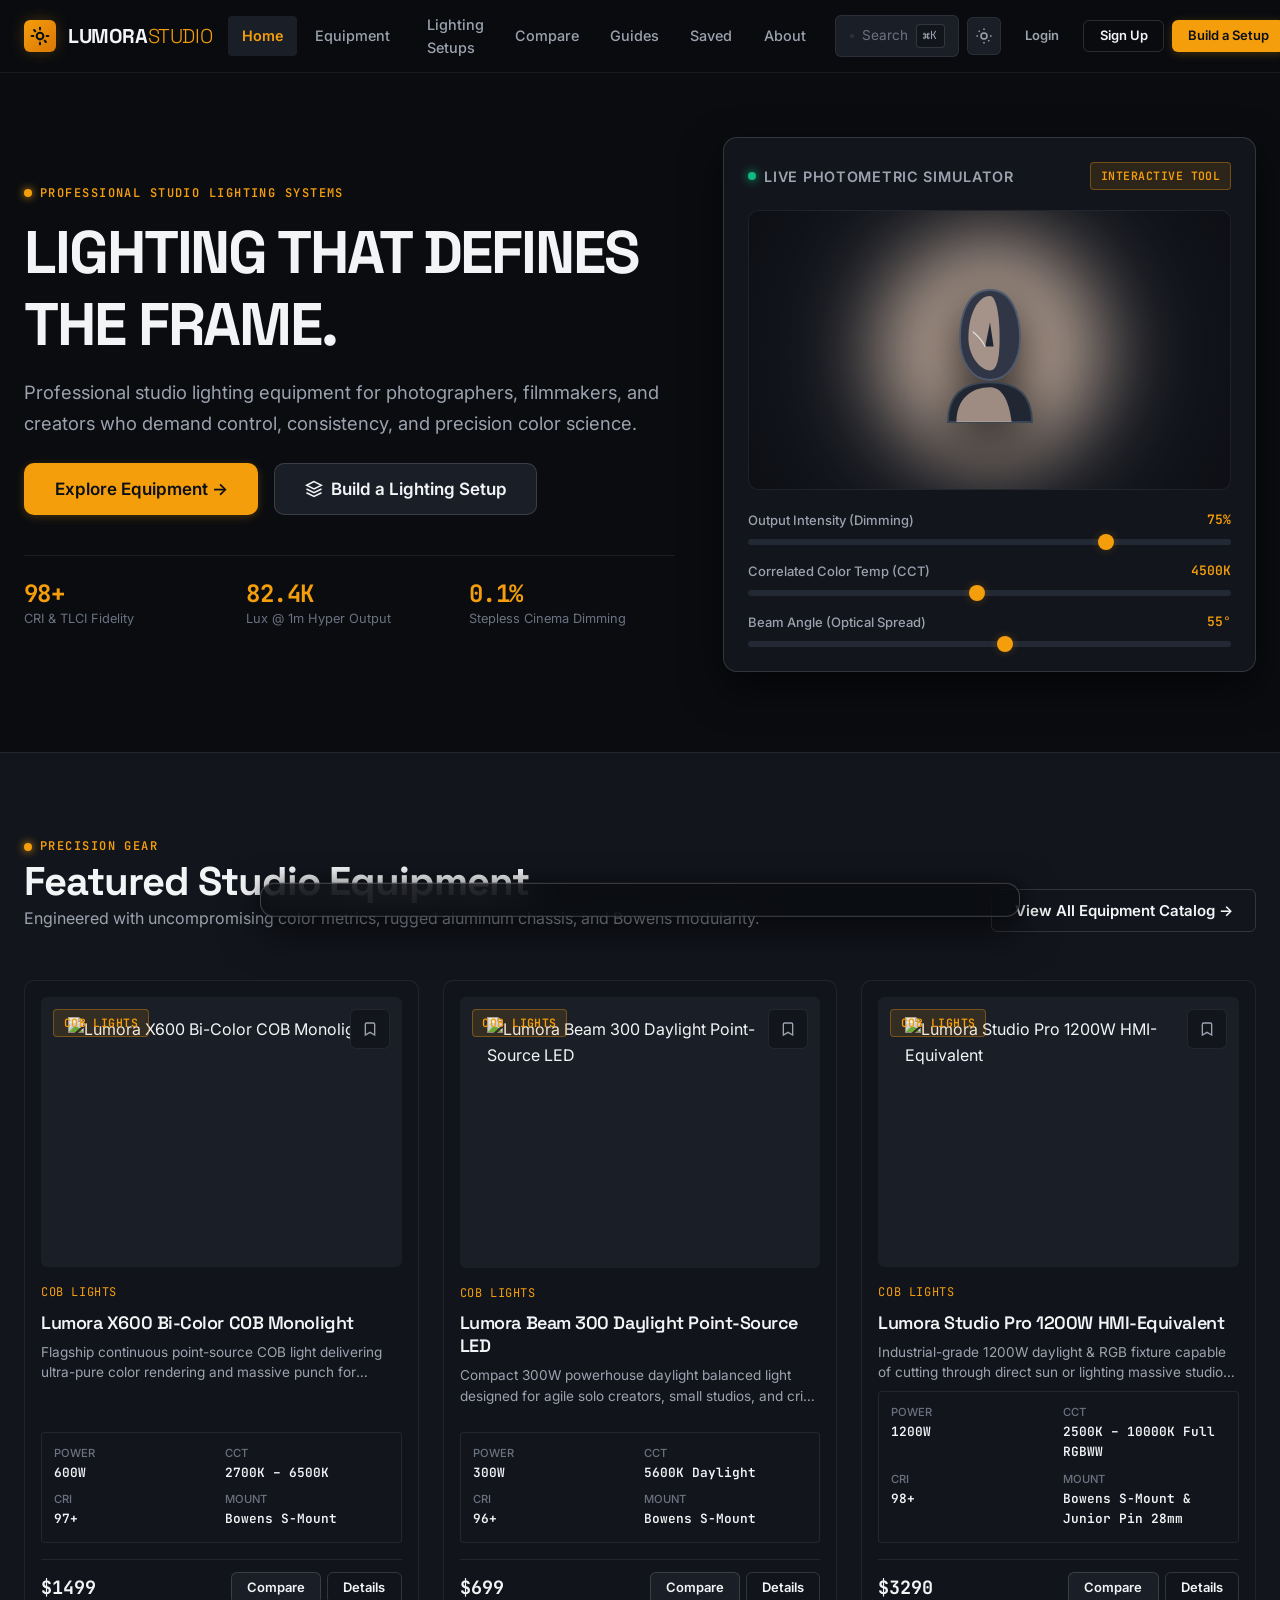
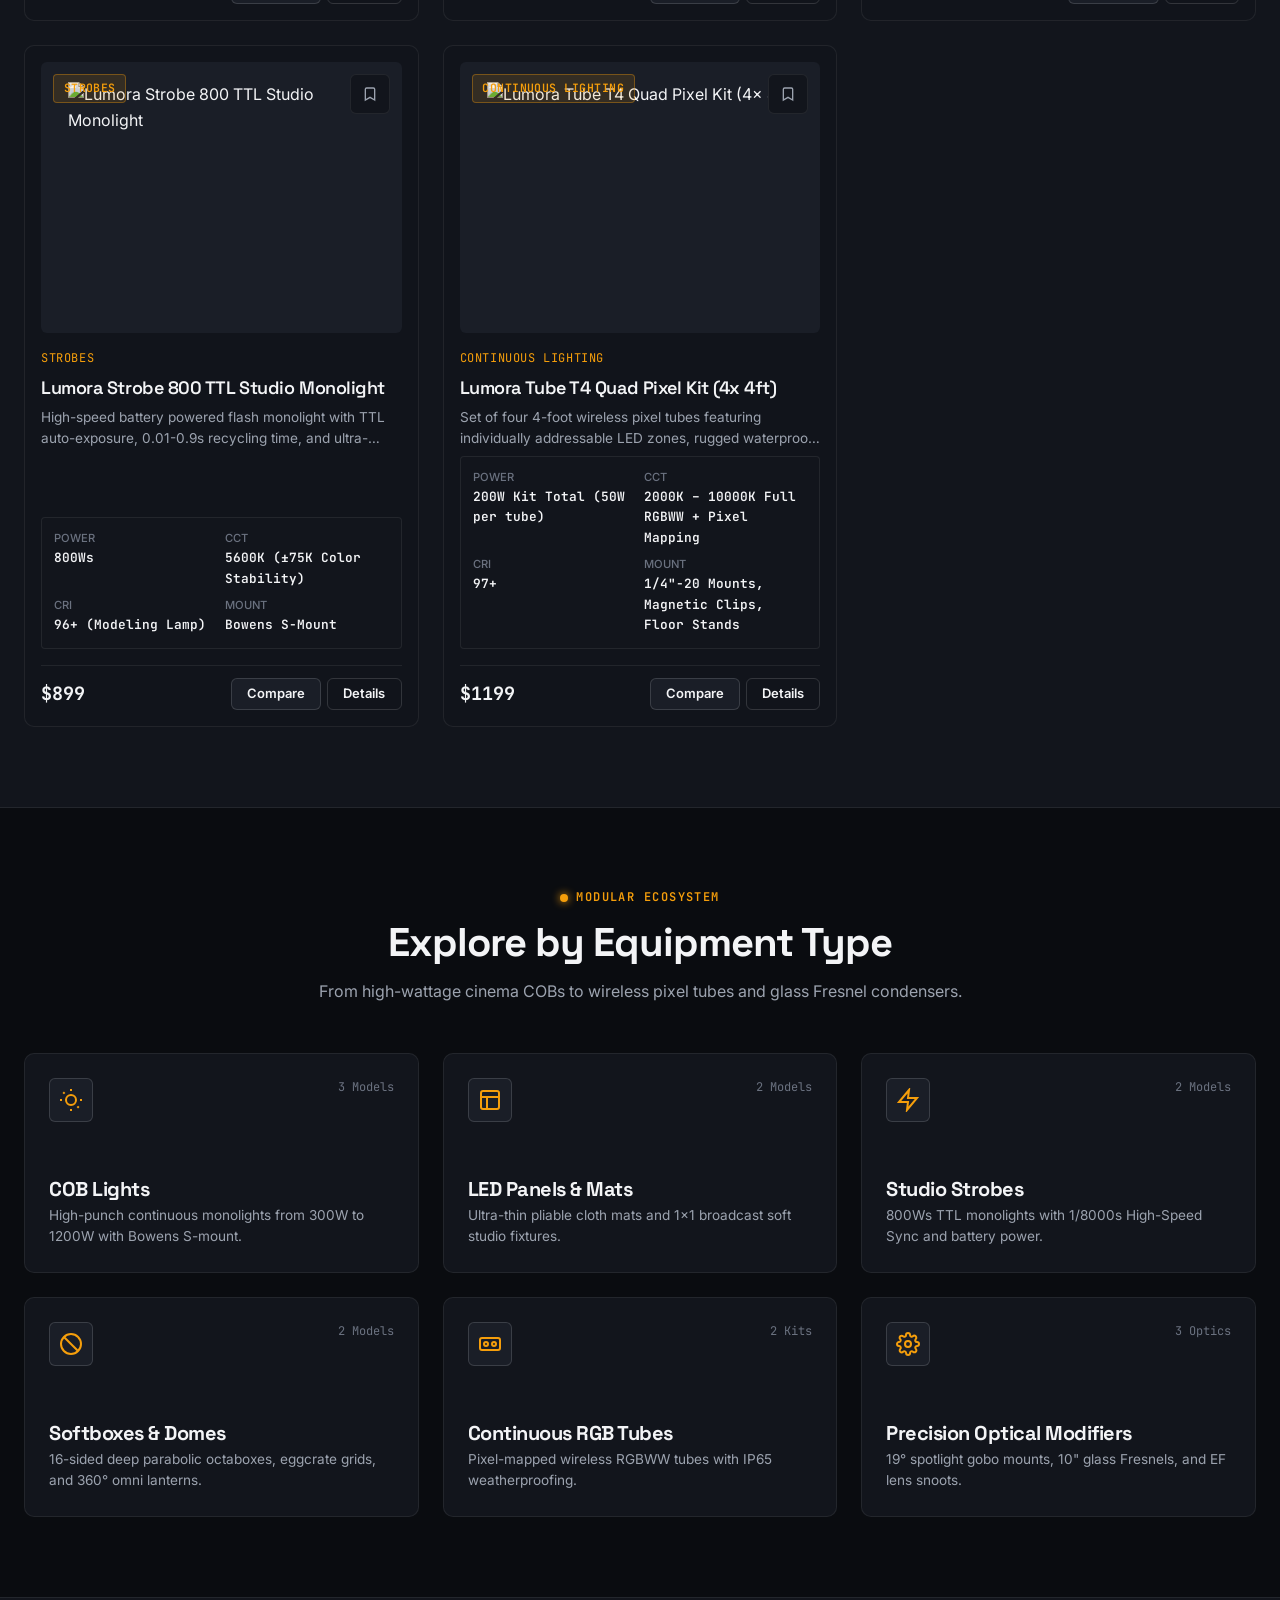
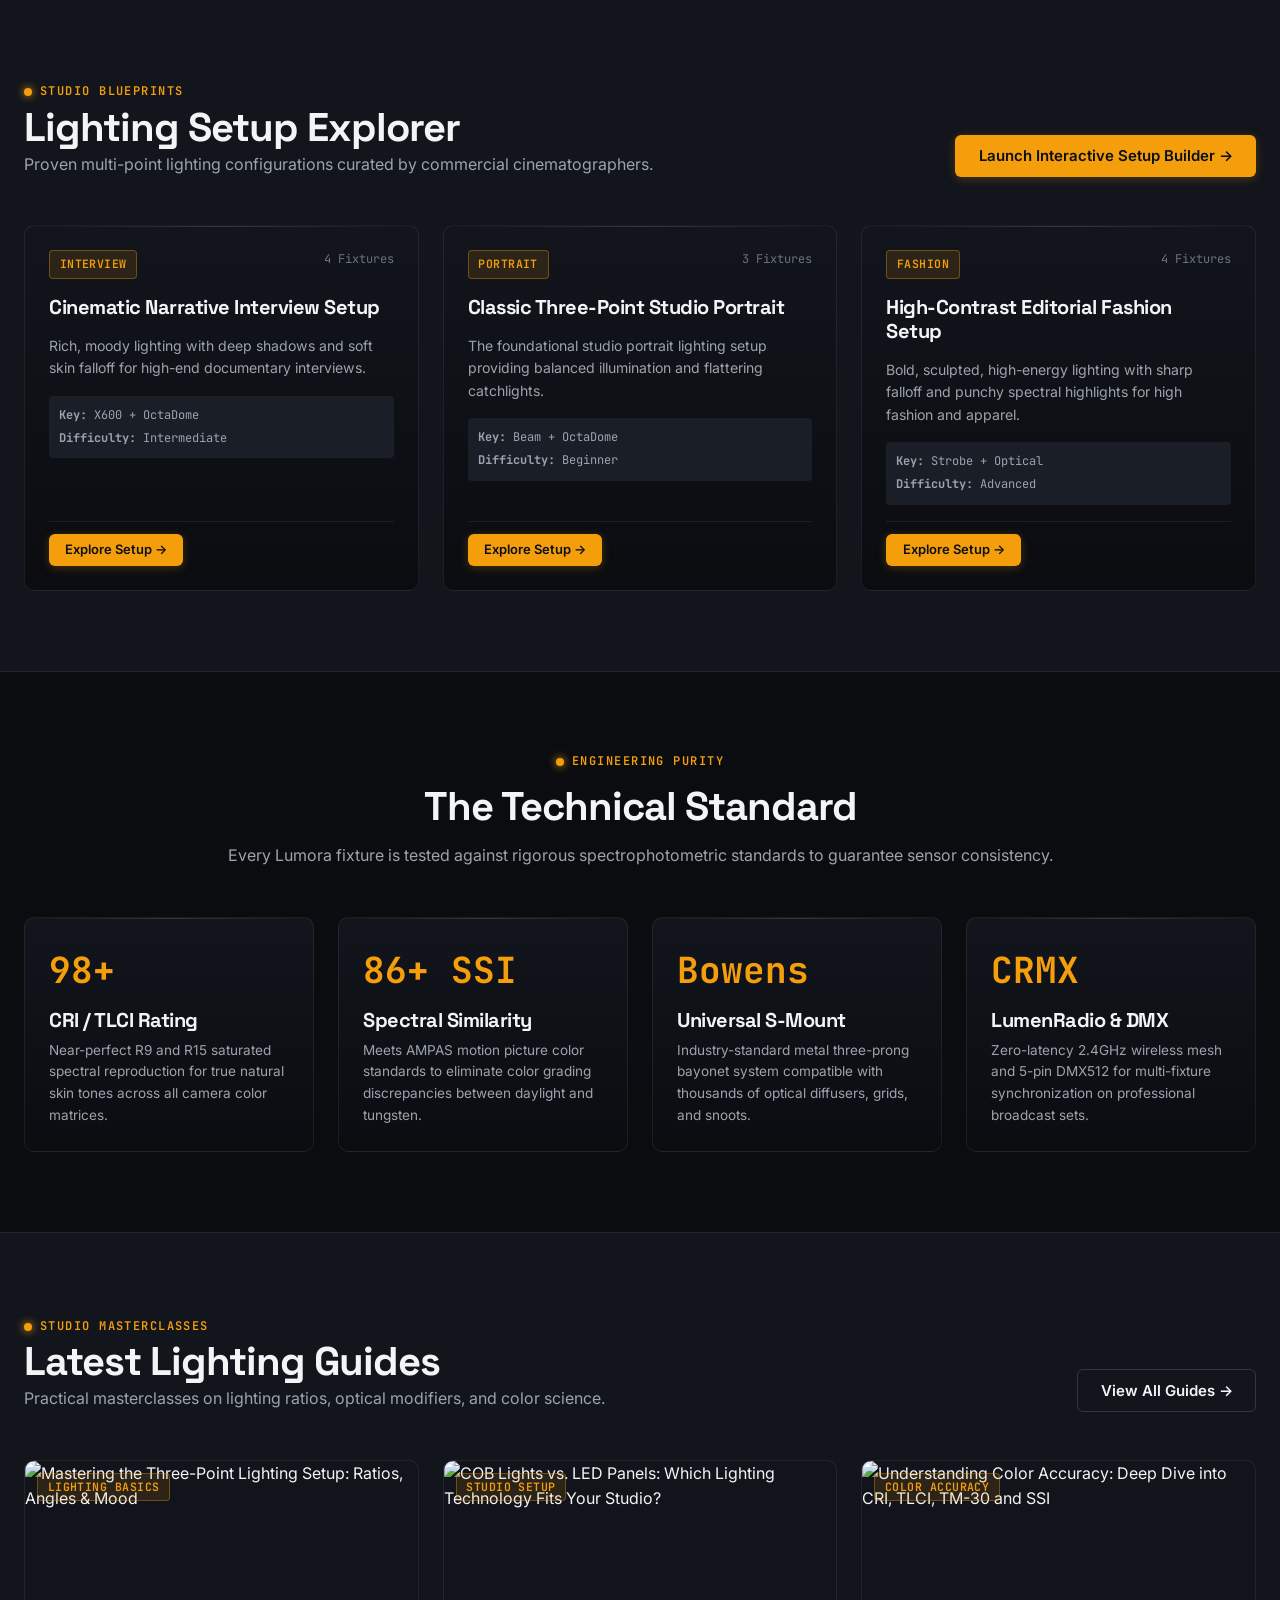
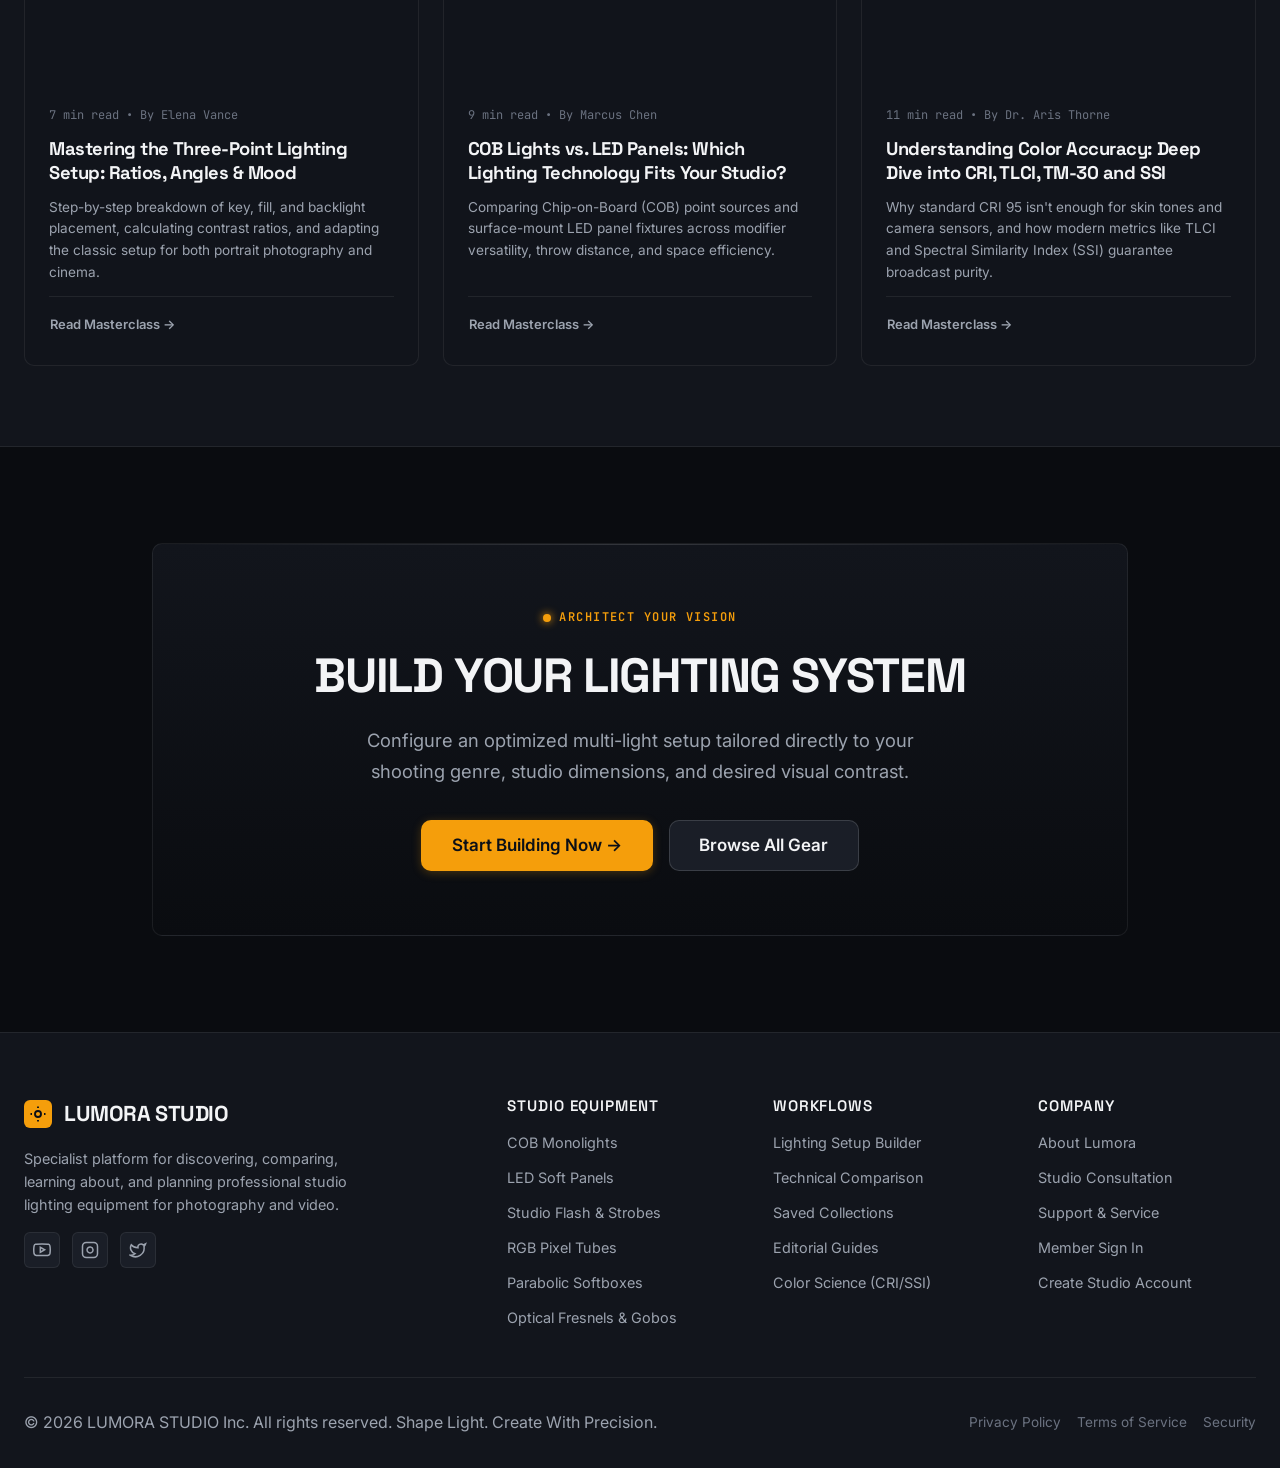
==== index.html @ 84331692 "Your commit message" ====
<!DOCTYPE html>
<html lang="en" data-theme="dark">
<head>
  <meta charset="UTF-8">
  <meta name="viewport" content="width=device-width, initial-scale=1.0">
  <title>LUMORA STUDIO — Professional Studio Lighting Equipment & Systems</title>
  <meta name="description" content="Shape Light. Create With Precision. Discover, compare, and build professional studio lighting systems for photographers, filmmakers, and commercial studios.">
  
  <!-- Open Graph / Meta -->
  <meta property="og:title" content="LUMORA STUDIO — Professional Studio Lighting Equipment">
  <meta property="og:description" content="Discover, compare, and build professional studio lighting systems with precision color science and Bowens modularity.">
  <meta property="og:type" content="website">
  
  <!-- Styles -->
  <link rel="stylesheet" href="assets/css/style.css">
  <link rel="stylesheet" href="assets/css/components.css">
  <link rel="stylesheet" href="assets/css/responsive.css">
  
  <!-- Theme Init -->
  <script src="assets/js/theme.js"></script>
</head>
<body>

  <!-- ==========================================================================
       MANDATORY NAVBAR
       ========================================================================== -->
  <header class="site-header" id="site-header">
    <div class="container navbar-container">
      
      <!-- Brand Logo -->
      <a href="index.html" class="brand-logo" aria-label="LUMORA STUDIO Home">
        <span class="brand-icon">
          <svg width="20" height="20" viewBox="0 0 24 24" fill="none" stroke="currentColor" stroke-width="2.5" stroke-linecap="round" stroke-linejoin="round">
            <circle cx="12" cy="12" r="4"/>
            <path d="M12 2v2"/>
            <path d="M12 20v2"/>
            <path d="m4.93 4.93 1.41 1.41"/>
            <path d="m17.66 17.66 1.41 1.41"/>
            <path d="M2 12h2"/>
            <path d="M20 12h2"/>
          </svg>
        </span>
        <span>LUMORA<span style="color: var(--accent); font-weight: 300;">STUDIO</span></span>
      </a>

      <!-- Desktop Nav Menu -->
      <nav class="nav-menu" aria-label="Main Navigation">
        <div class="nav-item">
          <a href="index.html" class="nav-link active">Home</a>
        </div>

        <!-- Equipment Dropdown Megamenu -->
        <div class="nav-item">
          <a href="equipment.html" class="nav-link" id="nav-equipment-trigger" aria-haspopup="true">
            Equipment
            <svg class="caret" width="12" height="12" viewBox="0 0 24 24" fill="none" stroke="currentColor" stroke-width="2"><path d="m6 9 6 6 6-6"/></svg>
          </a>
          <div class="dropdown-menu" aria-label="Equipment Submenu">
            <div class="megamenu-grid">
              <a href="equipment.html?category=cob" class="dropdown-item">
                <div class="dropdown-item-icon">
                  <svg width="18" height="18" viewBox="0 0 24 24" fill="none" stroke="currentColor" stroke-width="2"><circle cx="12" cy="12" r="5"/><line x1="12" y1="1" x2="12" y2="3"/><line x1="12" y1="21" x2="12" y2="23"/><line x1="4.22" y1="4.22" x2="5.64" y2="5.64"/><line x1="18.36" y1="18.36" x2="19.78" y2="19.78"/><line x1="1" y1="12" x2="3" y2="12"/><line x1="21" y1="12" x2="23" y2="12"/></svg>
                </div>
                <div class="dropdown-item-content">
                  <h4>COB Lights</h4>
                  <p>Point-source continuous LED monolights 300W–1200W</p>
                </div>
              </a>
              <a href="equipment.html?category=led" class="dropdown-item">
                <div class="dropdown-item-icon">
                  <svg width="18" height="18" viewBox="0 0 24 24" fill="none" stroke="currentColor" stroke-width="2"><rect x="3" y="3" width="18" height="18" rx="2"/><line x1="3" y1="9" x2="21" y2="9"/><line x1="9" y1="21" x2="9" y2="9"/></svg>
                </div>
                <div class="dropdown-item-content">
                  <h4>LED Panels & Mats</h4>
                  <p>Flexible cloth mats and 1x1 broadcast soft panels</p>
                </div>
              </a>
              <a href="equipment.html?category=strobe" class="dropdown-item">
                <div class="dropdown-item-icon">
                  <svg width="18" height="18" viewBox="0 0 24 24" fill="none" stroke="currentColor" stroke-width="2"><polygon points="13 2 3 14 12 14 11 22 21 10 12 10 13 2"/></svg>
                </div>
                <div class="dropdown-item-content">
                  <h4>Strobes & Flash Heads</h4>
                  <p>High-speed sync 1/8000s TTL studio monolights</p>
                </div>
              </a>
              <a href="equipment.html?category=continuous" class="dropdown-item">
                <div class="dropdown-item-icon">
                  <svg width="18" height="18" viewBox="0 0 24 24" fill="none" stroke="currentColor" stroke-width="2"><rect x="2" y="6" width="20" height="12" rx="2"/><circle cx="8" cy="12" r="2"/><circle cx="16" cy="12" r="2"/></svg>
                </div>
                <div class="dropdown-item-content">
                  <h4>Continuous RGB Tubes</h4>
                  <p>Pixel-mapped wireless RGBWW cinema tubes</p>
                </div>
              </a>
              <a href="equipment.html?category=softboxes" class="dropdown-item">
                <div class="dropdown-item-icon">
                  <svg width="18" height="18" viewBox="0 0 24 24" fill="none" stroke="currentColor" stroke-width="2"><circle cx="12" cy="12" r="10"/><path d="m4.93 4.93 14.14 14.14"/></svg>
                </div>
                <div class="dropdown-item-content">
                  <h4>Softboxes & Lanterns</h4>
                  <p>Quick-setup 16-sided deep octas and spherical globes</p>
                </div>
              </a>
              <a href="equipment.html?category=modifier" class="dropdown-item">
                <div class="dropdown-item-icon">
                  <svg width="18" height="18" viewBox="0 0 24 24" fill="none" stroke="currentColor" stroke-width="2"><circle cx="12" cy="12" r="3"/><path d="M19.4 15a1.65 1.65 0 0 0 .33 1.82l.06.06a2 2 0 0 1 0 2.83 2 2 0 0 1-2.83 0l-.06-.06a1.65 1.65 0 0 0-1.82-.33 1.65 1.65 0 0 0-1 1.51V21a2 2 0 0 1-2 2 2 2 0 0 1-2-2v-.09A1.65 1.65 0 0 0 9 19.4a1.65 1.65 0 0 0-1.82.33l-.06.06a2 2 0 0 1-2.83 0 2 2 0 0 1 0-2.83l.06-.06a1.65 1.65 0 0 0 .33-1.82 1.65 1.65 0 0 0-1.51-1H3a2 2 0 0 1-2-2 2 2 0 0 1 2-2h.09A1.65 1.65 0 0 0 4.6 9a1.65 1.65 0 0 0-.33-1.82l-.06-.06a2 2 0 0 1 0-2.83 2 2 0 0 1 2.83 0l.06.06a1.65 1.65 0 0 0 1.82.33H9a1.65 1.65 0 0 0 1-1.51V3a2 2 0 0 1 2-2 2 2 0 0 1 2 2v.09a1.65 1.65 0 0 0 1 1.51 1.65 1.65 0 0 0 1.82-.33l.06-.06a2 2 0 0 1 2.83 0 2 2 0 0 1 0 2.83l-.06.06a1.65 1.65 0 0 0-.33 1.82V9a1.65 1.65 0 0 0 1.51 1H21a2 2 0 0 1 2 2 2 2 0 0 1-2 2h-.09a1.65 1.65 0 0 0-1.51 1z"/></svg>
                </div>
                <div class="dropdown-item-content">
                  <h4>Light Modifiers & Fresnels</h4>
                  <p>Optical spotlight mounts, 10" glass Fresnels, gobos</p>
                </div>
              </a>
            </div>
            <div class="dropdown-footer">
              <span style="font-size: 0.8rem; color: var(--text-muted);">Bowens S-Mount Standard Ecosystem</span>
              <a href="equipment.html" style="font-size: 0.85rem; font-weight: 600; color: var(--accent); display: flex; align-items: center; gap: 4px;">
                View All Equipment →
              </a>
            </div>
          </div>
        </div>

        <div class="nav-item">
          <a href="setup-builder.html" class="nav-link">Lighting Setups</a>
        </div>
        <div class="nav-item">
          <a href="compare.html" class="nav-link">
            Compare
            <span class="nav-badge-count compare-count-badge" style="display: none;">0</span>
          </a>
        </div>
        <div class="nav-item">
          <a href="guides.html" class="nav-link">Guides</a>
        </div>
        <div class="nav-item">
          <a href="saved.html" class="nav-link">
            Saved
            <span class="nav-badge-count saved-count-badge" style="display: none;">0</span>
          </a>
        </div>
        <div class="nav-item">
          <a href="about.html" class="nav-link">About</a>
        </div>
      </nav>

      <!-- Right Navbar Actions -->
      <div class="navbar-actions">
        
        <!-- Search Trigger -->
        <button type="button" class="search-trigger-btn" aria-label="Search studio equipment">
          <svg width="16" height="16" viewBox="0 0 24 24" fill="none" stroke="currentColor" stroke-width="2"><circle cx="11" cy="11" r="8"/><line x1="21" y1="21" x2="16.65" y2="16.65"/></svg>
          <span>Search</span>
          <kbd class="search-kbd">⌘K</kbd>
        </button>

        <!-- Theme Switcher -->
        <button type="button" class="theme-toggle-btn" aria-label="Toggle light/dark theme">
          <svg width="18" height="18" viewBox="0 0 24 24" fill="none" stroke="currentColor" stroke-width="2"><circle cx="12" cy="12" r="4"/><path d="M12 2v2"/><path d="M12 20v2"/><path d="m4.93 4.93 1.41 1.41"/><path d="m17.66 17.66 1.41 1.41"/><path d="M2 12h2"/><path d="M20 12h2"/></svg>
        </button>

        <!-- Auth State Container -->
        <div class="user-nav-auth">
          <a href="login.html" class="btn btn-ghost btn-sm">Login</a>
          <a href="signup.html" class="btn btn-outline btn-sm">Sign Up</a>
        </div>

        <!-- Primary CTA -->
        <a href="setup-builder.html" class="btn btn-primary btn-sm" style="display: inline-flex;">
          Build a Setup
        </a>

        <!-- Mobile Hamburger Toggle -->
        <button type="button" class="mobile-nav-toggle" aria-label="Open mobile navigation menu">
          <svg width="22" height="22" viewBox="0 0 24 24" fill="none" stroke="currentColor" stroke-width="2"><line x1="3" y1="12" x2="21" y2="12"/><line x1="3" y1="6" x2="21" y2="6"/><line x1="3" y1="18" x2="21" y2="18"/></svg>
        </button>
      </div>
    </div>
  </header>

  <!-- Mobile Off-Canvas Drawer -->
  <div class="mobile-drawer-overlay" id="mobile-drawer-overlay"></div>
  <aside class="mobile-drawer" id="mobile-nav-drawer" aria-label="Mobile Navigation">
    <div class="mobile-drawer-header">
      <div class="brand-logo">
        <span class="brand-icon">
          <svg width="18" height="18" viewBox="0 0 24 24" fill="none" stroke="currentColor" stroke-width="2.5"><circle cx="12" cy="12" r="4"/><path d="M12 2v2"/><path d="M12 20v2"/><path d="M2 12h2"/><path d="M20 12h2"/></svg>
        </span>
        <span>LUMORA STUDIO</span>
      </div>
      <button type="button" class="btn-icon" id="mobile-drawer-close" aria-label="Close menu">✕</button>
    </div>

    <div class="mobile-drawer-links">
      <a href="index.html" class="mobile-nav-link active">Home</a>
      
      <!-- Mobile Accordion for Equipment -->
      <div>
        <a href="equipment.html" class="mobile-nav-link" id="mobile-equipment-accordion-btn">
          <span>Equipment</span>
          <svg class="caret" width="14" height="14" viewBox="0 0 24 24" fill="none" stroke="currentColor" stroke-width="2"><path d="m6 9 6 6 6-6"/></svg>
        </a>
        <div class="mobile-accordion-content" id="mobile-equipment-accordion">
          <a href="equipment.html?category=cob" class="mobile-accordion-link">LED & COB Lights</a>
          <a href="equipment.html?category=strobe" class="mobile-accordion-link">Strobes & Monolights</a>
          <a href="equipment.html?category=softboxes" class="mobile-accordion-link">Softboxes & Modifiers</a>
          <a href="equipment.html?category=continuous" class="mobile-accordion-link">RGB Continuous Tubes</a>
          <a href="equipment.html" class="mobile-accordion-link" style="color: var(--accent); font-weight: 600;">All Equipment →</a>
        </div>
      </div>

      <a href="setup-builder.html" class="mobile-nav-link">Lighting Setups</a>
      <a href="compare.html" class="mobile-nav-link">
        <span>Compare</span>
        <span class="badge badge-accent compare-count-badge" style="display: none;">0</span>
      </a>
      <a href="guides.html" class="mobile-nav-link">Guides</a>
      <a href="saved.html" class="mobile-nav-link">
        <span>Saved Collection</span>
        <span class="badge badge-accent saved-count-badge" style="display: none;">0</span>
      </a>
      <a href="about.html" class="mobile-nav-link">About Lumora</a>
      <a href="contact.html" class="mobile-nav-link">Contact & Support</a>
    </div>

    <div class="mobile-drawer-footer" id="mobile-drawer-auth">
      <div style="display: grid; grid-template-columns: 1fr 1fr; gap: 8px;">
        <a href="login.html" class="btn btn-secondary btn-sm" style="text-align: center;">Login</a>
        <a href="signup.html" class="btn btn-primary btn-sm" style="text-align: center;">Sign Up</a>
      </div>
    </div>
  </aside>

  <!-- ==========================================================================
       HERO SECTION — INTERACTIVE STUDIO LIGHTING SIMULATOR
       ========================================================================== -->
  <main>
    <section class="section hero-wrapper" style="padding-top: var(--space-16); padding-bottom: var(--space-20);">
      <div class="container">
        <div class="hero-grid">
          
          <!-- Left: Hero Headline & Value Proposition -->
          <div class="hero-content">
            <div>
              <span class="eyebrow">Professional Studio Lighting Systems</span>
              <h1 style="margin-top: var(--space-3); margin-bottom: var(--space-4);">
                LIGHTING THAT DEFINES THE FRAME.
              </h1>
              <p class="lead">
                Professional studio lighting equipment for photographers, filmmakers, and creators who demand control, consistency, and precision color science.
              </p>
            </div>

            <div style="display: flex; flex-wrap: wrap; gap: var(--space-4);">
              <a href="equipment.html" class="btn btn-primary btn-lg">
                Explore Equipment →
              </a>
              <a href="setup-builder.html" class="btn btn-secondary btn-lg">
                <svg width="18" height="18" viewBox="0 0 24 24" fill="none" stroke="currentColor" stroke-width="2"><polygon points="12 2 2 7 12 12 22 7 12 2"/><polyline points="2 17 12 22 22 17"/><polyline points="2 12 12 17 22 12"/></svg>
                Build a Lighting Setup
              </a>
            </div>

            <!-- Photometric Precision Stats -->
            <div class="hero-stats-row">
              <div class="hero-stat-item">
                <h4>98+</h4>
                <p>CRI & TLCI Fidelity</p>
              </div>
              <div class="hero-stat-item">
                <h4>82.4K</h4>
                <p>Lux @ 1m Hyper Output</p>
              </div>
              <div class="hero-stat-item">
                <h4>0.1%</h4>
                <p>Stepless Cinema Dimming</p>
              </div>
            </div>
          </div>

          <!-- Right: Interactive Live Studio Lighting Visualizer -->
          <div>
            <div class="simulator-card">
              <div class="simulator-header">
                <div class="simulator-title">
                  <span class="simulator-live-tag"></span>
                  <span>Live Photometric Simulator</span>
                </div>
                <span class="badge badge-accent">Interactive Tool</span>
              </div>

              <!-- Viewport with dynamic glow & subject bust -->
              <div class="simulator-viewport" id="sim-viewport">
                <div class="simulator-beam-glow" id="sim-beam-glow"></div>
                
                <div class="studio-subject-wrapper">
                  <svg id="sim-studio-bust" class="studio-bust-svg" viewBox="0 0 100 130" fill="none" xmlns="http://www.w3.org/2000/svg">
                    <!-- Head & Sculpt Face -->
                    <path d="M50 15 C32 15 25 35 25 55 C25 75 35 90 50 90 C65 90 75 75 75 55 C75 35 68 15 50 15 Z" fill="#2d3342" stroke="#4a5568" stroke-width="1.5"/>
                    <!-- Dynamic Light Catch Area -->
                    <path class="light-fill" d="M50 20 C40 20 32 35 32 55 C32 70 42 82 50 82 C55 82 58 75 58 55 C58 35 55 20 50 20 Z" fill="#f59e0b" fill-opacity="0.45"/>
                    <!-- Nose Bridge & Cheekbone Sculpt -->
                    <polygon points="50,42 46,62 53,62" fill="#1e2330"/>
                    <path d="M36 50 Q43 56 46 62" stroke="#ffffff" stroke-width="1" stroke-linecap="round" opacity="0.6"/>
                    <!-- Shoulders -->
                    <path d="M15 125 C15 100 30 92 50 92 C70 92 85 100 85 125 Z" fill="#1f2430" stroke="#374151" stroke-width="1.5"/>
                    <path class="light-fill" d="M22 125 C22 105 35 96 50 96 C56 96 65 100 68 125 Z" fill="#f59e0b" fill-opacity="0.3"/>
                  </svg>
                </div>
              </div>

              <!-- Simulator Controls -->
              <div class="simulator-controls-grid">
                
                <!-- Intensity Slider -->
                <div class="sim-slider-group">
                  <div class="sim-slider-label">
                    <span>Output Intensity (Dimming)</span>
                    <span class="sim-slider-val" id="sim-intensity-val">75%</span>
                  </div>
                  <input type="range" min="0" max="100" value="75" class="sim-range" id="sim-intensity" aria-label="Adjust lighting intensity">
                </div>

                <!-- CCT Color Temp Slider (2700K to 6500K) -->
                <div class="sim-slider-group">
                  <div class="sim-slider-label">
                    <span>Correlated Color Temp (CCT)</span>
                    <span class="sim-slider-val" id="sim-cct-val">4500K</span>
                  </div>
                  <input type="range" min="2700" max="6500" step="50" value="4500" class="sim-range" id="sim-cct" aria-label="Adjust color temperature">
                </div>

                <!-- Beam Angle Slider -->
                <div class="sim-slider-group">
                  <div class="sim-slider-label">
                    <span>Beam Angle (Optical Spread)</span>
                    <span class="sim-slider-val" id="sim-beam-val">55°</span>
                  </div>
                  <input type="range" min="15" max="90" value="55" class="sim-range" id="sim-beam" aria-label="Adjust optical beam angle">
                </div>
              </div>
            </div>
          </div>

        </div>
      </div>
    </section>

    <!-- ==========================================================================
         FEATURED STUDIO EQUIPMENT SECTION
         ========================================================================== -->
    <section class="section bg-subtle" style="border-top: 1px solid var(--border-subtle); border-bottom: 1px solid var(--border-subtle);">
      <div class="container">
        <div class="section-header-split">
          <div>
            <span class="eyebrow">Precision Gear</span>
            <h2>Featured Studio Equipment</h2>
            <p>Engineered with uncompromising color metrics, rugged aluminum chassis, and Bowens modularity.</p>
          </div>
          <a href="equipment.html" class="btn btn-outline">
            View All Equipment Catalog →
          </a>
        </div>

        <div class="grid grid-3" id="home-featured-grid">
          <!-- Populated with top fixtures -->
        </div>
      </div>
    </section>

    <!-- ==========================================================================
         EXPLORE BY EQUIPMENT TYPE (CATEGORY TILES)
         ========================================================================== -->
    <section class="section">
      <div class="container">
        <div class="section-header text-center">
          <span class="eyebrow">Modular Ecosystem</span>
          <h2>Explore by Equipment Type</h2>
          <p class="container-narrow">From high-wattage cinema COBs to wireless pixel tubes and glass Fresnel condensers.</p>
        </div>

        <div class="grid grid-3" style="gap: var(--space-6);">
          <a href="equipment.html?category=cob" class="category-tile">
            <div class="category-tile-header">
              <div class="category-icon-box">
                <svg width="24" height="24" viewBox="0 0 24 24" fill="none" stroke="currentColor" stroke-width="2"><circle cx="12" cy="12" r="5"/><line x1="12" y1="1" x2="12" y2="3"/><line x1="12" y1="21" x2="12" y2="23"/><line x1="4.22" y1="4.22" x2="5.64" y2="5.64"/><line x1="18.36" y1="18.36" x2="19.78" y2="19.78"/><line x1="1" y1="12" x2="3" y2="12"/><line x1="21" y1="12" x2="23" y2="12"/></svg>
              </div>
              <span class="category-count">3 Models</span>
            </div>
            <div class="category-tile-content">
              <h3>COB Lights</h3>
              <p>High-punch continuous monolights from 300W to 1200W with Bowens S-mount.</p>
            </div>
          </a>

          <a href="equipment.html?category=led" class="category-tile">
            <div class="category-tile-header">
              <div class="category-icon-box">
                <svg width="24" height="24" viewBox="0 0 24 24" fill="none" stroke="currentColor" stroke-width="2"><rect x="3" y="3" width="18" height="18" rx="2"/><line x1="3" y1="9" x2="21" y2="9"/><line x1="9" y1="21" x2="9" y2="9"/></svg>
              </div>
              <span class="category-count">2 Models</span>
            </div>
            <div class="category-tile-content">
              <h3>LED Panels & Mats</h3>
              <p>Ultra-thin pliable cloth mats and 1x1 broadcast soft studio fixtures.</p>
            </div>
          </a>

          <a href="equipment.html?category=strobe" class="category-tile">
            <div class="category-tile-header">
              <div class="category-icon-box">
                <svg width="24" height="24" viewBox="0 0 24 24" fill="none" stroke="currentColor" stroke-width="2"><polygon points="13 2 3 14 12 14 11 22 21 10 12 10 13 2"/></svg>
              </div>
              <span class="category-count">2 Models</span>
            </div>
            <div class="category-tile-content">
              <h3>Studio Strobes</h3>
              <p>800Ws TTL monolights with 1/8000s High-Speed Sync and battery power.</p>
            </div>
          </a>

          <a href="equipment.html?category=softboxes" class="category-tile">
            <div class="category-tile-header">
              <div class="category-icon-box">
                <svg width="24" height="24" viewBox="0 0 24 24" fill="none" stroke="currentColor" stroke-width="2"><circle cx="12" cy="12" r="10"/><path d="m4.93 4.93 14.14 14.14"/></svg>
              </div>
              <span class="category-count">2 Models</span>
            </div>
            <div class="category-tile-content">
              <h3>Softboxes & Domes</h3>
              <p>16-sided deep parabolic octaboxes, eggcrate grids, and 360° omni lanterns.</p>
            </div>
          </a>

          <a href="equipment.html?category=continuous" class="category-tile">
            <div class="category-tile-header">
              <div class="category-icon-box">
                <svg width="24" height="24" viewBox="0 0 24 24" fill="none" stroke="currentColor" stroke-width="2"><rect x="2" y="6" width="20" height="12" rx="2"/><circle cx="8" cy="12" r="2"/><circle cx="16" cy="12" r="2"/></svg>
              </div>
              <span class="category-count">2 Kits</span>
            </div>
            <div class="category-tile-content">
              <h3>Continuous RGB Tubes</h3>
              <p>Pixel-mapped wireless RGBWW tubes with IP65 weatherproofing.</p>
            </div>
          </a>

          <a href="equipment.html?category=modifier" class="category-tile">
            <div class="category-tile-header">
              <div class="category-icon-box">
                <svg width="24" height="24" viewBox="0 0 24 24" fill="none" stroke="currentColor" stroke-width="2"><circle cx="12" cy="12" r="3"/><path d="M19.4 15a1.65 1.65 0 0 0 .33 1.82l.06.06a2 2 0 0 1 0 2.83 2 2 0 0 1-2.83 0l-.06-.06a1.65 1.65 0 0 0-1.82-.33 1.65 1.65 0 0 0-1 1.51V21a2 2 0 0 1-2 2 2 2 0 0 1-2-2v-.09A1.65 1.65 0 0 0 9 19.4a1.65 1.65 0 0 0-1.82.33l-.06.06a2 2 0 0 1-2.83 0 2 2 0 0 1 0-2.83l.06-.06a1.65 1.65 0 0 0 .33-1.82 1.65 1.65 0 0 0-1.51-1H3a2 2 0 0 1-2-2 2 2 0 0 1 2-2h.09A1.65 1.65 0 0 0 4.6 9a1.65 1.65 0 0 0-.33-1.82l-.06-.06a2 2 0 0 1 0-2.83 2 2 0 0 1 2.83 0l.06.06a1.65 1.65 0 0 0 1.82.33H9a1.65 1.65 0 0 0 1-1.51V3a2 2 0 0 1 2-2 2 2 0 0 1 2 2v.09a1.65 1.65 0 0 0 1 1.51 1.65 1.65 0 0 0 1.82-.33l.06-.06a2 2 0 0 1 2.83 0 2 2 0 0 1 0 2.83l-.06.06a1.65 1.65 0 0 0-.33 1.82V9a1.65 1.65 0 0 0 1.51 1H21a2 2 0 0 1 2 2 2 2 0 0 1-2 2h-.09a1.65 1.65 0 0 0-1.51 1z"/></svg>
              </div>
              <span class="category-count">3 Optics</span>
            </div>
            <div class="category-tile-content">
              <h3>Precision Optical Modifiers</h3>
              <p>19° spotlight gobo mounts, 10" glass Fresnels, and EF lens snoots.</p>
            </div>
          </a>
        </div>
      </div>
    </section>

    <!-- ==========================================================================
         LIGHTING SETUP EXPLORER
         ========================================================================== -->
    <section class="section bg-subtle" style="border-top: 1px solid var(--border-subtle); border-bottom: 1px solid var(--border-subtle);">
      <div class="container">
        <div class="section-header-split">
          <div>
            <span class="eyebrow">Studio Blueprints</span>
            <h2>Lighting Setup Explorer</h2>
            <p>Proven multi-point lighting configurations curated by commercial cinematographers.</p>
          </div>
          <a href="setup-builder.html" class="btn btn-primary">
            Launch Interactive Setup Builder →
          </a>
        </div>

        <div class="grid grid-3" id="home-setups-grid">
          <!-- Rendered dynamically -->
        </div>
      </div>
    </section>

    <!-- ==========================================================================
         TECHNICAL HIGHLIGHTS (CRI, TLCI, LUX, DMX)
         ========================================================================== -->
    <section class="section">
      <div class="container">
        <div class="section-header text-center">
          <span class="eyebrow">Engineering Purity</span>
          <h2>The Technical Standard</h2>
          <p class="container-narrow">Every Lumora fixture is tested against rigorous spectrophotometric standards to guarantee sensor consistency.</p>
        </div>

        <div class="grid grid-4">
          <div class="card card-tech" style="padding: var(--space-6);">
            <div style="font-family: var(--font-mono); font-size: 2.25rem; font-weight: 700; color: var(--accent); margin-bottom: 8px;">
              98+
            </div>
            <h4 style="margin-bottom: 8px;">CRI / TLCI Rating</h4>
            <p style="font-size: 0.85rem; color: var(--text-secondary);">
              Near-perfect R9 and R15 saturated spectral reproduction for true natural skin tones across all camera color matrices.
            </p>
          </div>

          <div class="card card-tech" style="padding: var(--space-6);">
            <div style="font-family: var(--font-mono); font-size: 2.25rem; font-weight: 700; color: var(--accent); margin-bottom: 8px;">
              86+ SSI
            </div>
            <h4 style="margin-bottom: 8px;">Spectral Similarity</h4>
            <p style="font-size: 0.85rem; color: var(--text-secondary);">
              Meets AMPAS motion picture color standards to eliminate color grading discrepancies between daylight and tungsten.
            </p>
          </div>

          <div class="card card-tech" style="padding: var(--space-6);">
            <div style="font-family: var(--font-mono); font-size: 2.25rem; font-weight: 700; color: var(--accent); margin-bottom: 8px;">
              Bowens
            </div>
            <h4 style="margin-bottom: 8px;">Universal S-Mount</h4>
            <p style="font-size: 0.85rem; color: var(--text-secondary);">
              Industry-standard metal three-prong bayonet system compatible with thousands of optical diffusers, grids, and snoots.
            </p>
          </div>

          <div class="card card-tech" style="padding: var(--space-6);">
            <div style="font-family: var(--font-mono); font-size: 2.25rem; font-weight: 700; color: var(--accent); margin-bottom: 8px;">
              CRMX
            </div>
            <h4 style="margin-bottom: 8px;">LumenRadio & DMX</h4>
            <p style="font-size: 0.85rem; color: var(--text-secondary);">
              Zero-latency 2.4GHz wireless mesh and 5-pin DMX512 for multi-fixture synchronization on professional broadcast sets.
            </p>
          </div>
        </div>
      </div>
    </section>

    <!-- ==========================================================================
         LATEST EDITORIAL GUIDES
         ========================================================================== -->
    <section class="section bg-subtle" style="border-top: 1px solid var(--border-subtle); border-bottom: 1px solid var(--border-subtle);">
      <div class="container">
        <div class="section-header-split">
          <div>
            <span class="eyebrow">Studio Masterclasses</span>
            <h2>Latest Lighting Guides</h2>
            <p>Practical masterclasses on lighting ratios, optical modifiers, and color science.</p>
          </div>
          <a href="guides.html" class="btn btn-outline">
            View All Guides →
          </a>
        </div>

        <div class="grid grid-3" id="home-guides-grid">
          <!-- Rendered dynamically -->
        </div>
      </div>
    </section>

    <!-- ==========================================================================
         FINAL CTA SECTION
         ========================================================================== -->
    <section class="section" style="padding-block: var(--space-24);">
      <div class="container container-narrow text-center">
        <div class="card card-tech" style="padding: var(--space-16) var(--space-8); text-align: center; display: flex; flex-direction: column; align-items: center; gap: var(--space-5);">
          <span class="eyebrow">Architect Your Vision</span>
          <h2 style="font-size: clamp(2rem, 4vw, 3rem);">BUILD YOUR LIGHTING SYSTEM</h2>
          <p class="lead" style="max-width: 580px;">
            Configure an optimized multi-light setup tailored directly to your shooting genre, studio dimensions, and desired visual contrast.
          </p>
          <div style="display: flex; gap: var(--space-4); margin-top: var(--space-3); flex-wrap: wrap; justify-content: center;">
            <a href="setup-builder.html" class="btn btn-primary btn-lg">
              Start Building Now →
            </a>
            <a href="equipment.html" class="btn btn-secondary btn-lg">
              Browse All Gear
            </a>
          </div>
        </div>
      </div>
    </section>
  </main>

  <!-- ==========================================================================
       SITE FOOTER
       ========================================================================== -->
  <footer class="site-footer">
    <div class="container">
      <div class="footer-top">
        
        <!-- Brand Info -->
        <div class="footer-brand">
          <div class="footer-logo">
            <span class="footer-logo-mark">
              <svg width="18" height="18" viewBox="0 0 24 24" fill="none" stroke="currentColor" stroke-width="2.5"><circle cx="12" cy="12" r="4"/><path d="M12 2v2"/><path d="M12 20v2"/><path d="M2 12h2"/><path d="M20 12h2"/></svg>
            </span>
            <span>LUMORA STUDIO</span>
          </div>
          <p style="font-size: 0.9rem; color: var(--text-secondary); line-height: 1.6;">
            Specialist platform for discovering, comparing, learning about, and planning professional studio lighting equipment for photography and video.
          </p>
          <div class="footer-socials">
            <a href="coming-soon.html" aria-label="YouTube"><svg width="18" height="18" viewBox="0 0 24 24" fill="none" stroke="currentColor" stroke-width="2"><path d="M22.54 6.42a2.78 2.78 0 0 0-1.94-2C18.88 4 12 4 12 4s-6.88 0-8.6.46a2.78 2.78 0 0 0-1.94 2A29 29 0 0 0 1 11.75a29 29 0 0 0 .46 5.33A2.78 2.78 0 0 0 3.4 19c1.72.46 8.6.46 8.6.46s6.88 0 8.6-.46a2.78 2.78 0 0 0 1.94-2 29 29 0 0 0 .46-5.25 29 29 0 0 0-.46-5.33z"/><polygon points="9.75 15.02 15.5 11.75 9.75 8.48 9.75 15.02"/></svg></a>
            <a href="coming-soon.html" aria-label="Instagram"><svg width="18" height="18" viewBox="0 0 24 24" fill="none" stroke="currentColor" stroke-width="2"><rect x="2" y="2" width="20" height="20" rx="5" ry="5"/><path d="M16 11.37A4 4 0 1 1 12.63 8 4 4 0 0 1 16 11.37z"/><line x1="17.5" y1="6.5" x2="17.51" y2="6.5"/></svg></a>
            <a href="coming-soon.html" aria-label="Twitter"><svg width="18" height="18" viewBox="0 0 24 24" fill="none" stroke="currentColor" stroke-width="2"><path d="M22 4s-.7 2.1-2 3.4c1.6 10-9.4 17.3-18 11.6 2.2.1 4.4-.6 6-2C3 15.5.5 9.6 3 5c2.2 2.6 5.6 4.1 9 4-.9-4.2 4-6.6 7-3.8 1.1 0 3-1.2 3-1.2z"/></svg></a>
          </div>
        </div>

        <!-- Equipment Column -->
        <div>
          <h4 class="footer-col-title">Studio Equipment</h4>
          <div class="footer-links">
            <a href="equipment.html?category=cob">COB Monolights</a>
            <a href="equipment.html?category=led">LED Soft Panels</a>
            <a href="equipment.html?category=strobe">Studio Flash & Strobes</a>
            <a href="equipment.html?category=continuous">RGB Pixel Tubes</a>
            <a href="equipment.html?category=softboxes">Parabolic Softboxes</a>
            <a href="equipment.html?category=modifier">Optical Fresnels & Gobos</a>
          </div>
        </div>

        <!-- Workflow Column -->
        <div>
          <h4 class="footer-col-title">Workflows</h4>
          <div class="footer-links">
            <a href="setup-builder.html">Lighting Setup Builder</a>
            <a href="compare.html">Technical Comparison</a>
            <a href="saved.html">Saved Collections</a>
            <a href="guides.html">Editorial Guides</a>
            <a href="guides.html">Color Science (CRI/SSI)</a>
          </div>
        </div>

        <!-- Lumora Studio Column -->
        <div>
          <h4 class="footer-col-title">Company</h4>
          <div class="footer-links">
            <a href="about.html">About Lumora</a>
            <a href="contact.html">Studio Consultation</a>
            <a href="contact.html">Support & Service</a>
            <a href="login.html">Member Sign In</a>
            <a href="signup.html">Create Studio Account</a>
          </div>
        </div>

      </div>

      <div class="footer-bottom">
        <p>© 2026 LUMORA STUDIO Inc. All rights reserved. Shape Light. Create With Precision.</p>
        <div style="display: flex; gap: var(--space-4);">
          <a href="about.html" style="color: var(--text-muted);">Privacy Policy</a>
          <a href="about.html" style="color: var(--text-muted);">Terms of Service</a>
          <a href="contact.html" style="color: var(--text-muted);">Security</a>
        </div>
      </div>
    </div>
  </footer>

  <!-- Core Scripts -->
  <script src="assets/js/data.js"></script>
  <script src="assets/js/bookmarks.js"></script>
  <script src="assets/js/compare.js"></script>
  <script src="assets/js/search.js"></script>
  <script src="assets/js/auth.js"></script>
  <script src="assets/js/main.js"></script>

  <!-- Homepage Dynamic Inits -->
  <script>
    document.addEventListener('DOMContentLoaded', () => {
      // 1. Render Featured Equipment on Homepage
      const featuredGrid = document.getElementById('home-featured-grid');
      if (featuredGrid && window.LUMORA_DATA) {
        const items = window.LUMORA_DATA.equipment.filter(e => e.featured).slice(0, 6);
        featuredGrid.innerHTML = items.map(p => {
          const isSaved = window.LumoraBookmarks?.isSaved(p.id, 'equipment');
          const inCompare = window.LumoraCompare?.has(p.id);
          return `
            <div class="product-card">
              <div class="product-media-wrapper">
                <span class="badge badge-accent product-badge-type">${p.category}</span>
                <div class="product-card-actions">
                  <button type="button" class="btn-icon ${isSaved ? 'active' : ''}" data-bookmark-btn data-id="${p.id}" data-type="equipment" data-name="${p.name}" aria-label="Save ${p.name}">
                    <svg width="16" height="16" viewBox="0 0 24 24" fill="${isSaved ? 'currentColor' : 'none'}" stroke="currentColor" stroke-width="2"><path d="m19 21-7-4-7 4V5a2 2 0 0 1 2-2h10a2 2 0 0 1 2 2v16z"/></svg>
                  </button>
                </div>
                <img src="${p.image}" alt="${p.name}" class="product-media-img" loading="lazy">
              </div>
              <div class="product-info">
                <span class="product-category-meta">${p.category}</span>
                <h3 class="product-title"><a href="equipment-details.html?id=${p.id}">${p.name}</a></h3>
                <p class="product-desc">${p.description}</p>
                <div class="product-specs-grid">
                  <div class="spec-item"><span class="spec-key">Power</span><span class="spec-val">${p.power}</span></div>
                  <div class="spec-item"><span class="spec-key">CCT</span><span class="spec-val">${p.cct}</span></div>
                  <div class="spec-item"><span class="spec-key">CRI</span><span class="spec-val">${p.cri}</span></div>
                  <div class="spec-item"><span class="spec-key">Mount</span><span class="spec-val">${p.mount}</span></div>
                </div>
              </div>
              <div class="product-card-footer">
                <span class="product-price">$${p.price}</span>
                <div style="display: flex; gap: 6px;">
                  <button type="button" class="btn btn-secondary btn-sm ${inCompare ? 'active' : ''}" data-compare-btn data-id="${p.id}">
                    <span class="btn-text">${inCompare ? 'Comparing' : 'Compare'}</span>
                  </button>
                  <a href="equipment-details.html?id=${p.id}" class="btn btn-outline btn-sm">Details</a>
                </div>
              </div>
            </div>
          `;
        }).join('');
      }

      // 2. Render Lighting Setup Explorer on Homepage
      const setupsGrid = document.getElementById('home-setups-grid');
      if (setupsGrid && window.LUMORA_DATA) {
        const setups = window.LUMORA_DATA.setups.slice(0, 3);
        setupsGrid.innerHTML = setups.map(s => `
          <div class="card card-tech" style="padding: var(--space-6); display: flex; flex-direction: column; gap: var(--space-4);">
            <div style="display: flex; justify-content: space-between; align-items: flex-start;">
              <span class="badge badge-accent">${s.category}</span>
              <span style="font-family: var(--font-mono); font-size: 0.75rem; color: var(--text-muted);">${s.equipmentCount} Fixtures</span>
            </div>
            <h3 style="font-size: 1.25rem;"><a href="setup-builder.html?setup=${s.id}">${s.title}</a></h3>
            <p style="font-size: 0.88rem; color: var(--text-secondary); line-height: 1.6;">${s.purpose}</p>
            <div style="background: var(--bg-tertiary); padding: 10px; border-radius: var(--radius-xs); font-family: var(--font-mono); font-size: 0.75rem; color: var(--text-secondary); display: flex; flex-direction: column; gap: 4px;">
              <div><strong>Key:</strong> ${s.keyLight ? s.keyLight.item.split(' ')[1] : 'COB'} + ${s.keyLight?.modifier?.split(' ')[1] || 'Softbox'}</div>
              <div><strong>Difficulty:</strong> ${s.difficulty}</div>
            </div>
            <div style="margin-top: auto; padding-top: var(--space-3); border-top: 1px solid var(--border-subtle); display: flex; justify-content: space-between; align-items: center;">
              <a href="setup-builder.html?setup=${s.id}" class="btn btn-primary btn-sm">Explore Setup →</a>
            </div>
          </div>
        `).join('');
      }

      // 3. Render Guides on Homepage
      const guidesGrid = document.getElementById('home-guides-grid');
      if (guidesGrid && window.LUMORA_DATA) {
        const guides = window.LUMORA_DATA.guides.slice(0, 3);
        guidesGrid.innerHTML = guides.map(g => `
          <div class="card" style="padding: 0; overflow: hidden; display: flex; flex-direction: column;">
            <div style="position: relative; aspect-ratio: 16 / 9; overflow: hidden;">
              <img src="${g.image}" alt="${g.title}" style="width: 100%; height: 100%; object-fit: cover;">
              <span class="badge badge-accent" style="position: absolute; top: var(--space-3); left: var(--space-3);">${g.category}</span>
            </div>
            <div style="padding: var(--space-6); display: flex; flex-direction: column; gap: var(--space-3); flex-grow: 1;">
              <span style="font-family: var(--font-mono); font-size: 0.75rem; color: var(--text-muted);">${g.readTime} • By ${g.author.split(',')[0]}</span>
              <h3 style="font-size: 1.15rem; line-height: 1.3;"><a href="guide-details.html?id=${g.id}">${g.title}</a></h3>
              <p style="font-size: 0.85rem; color: var(--text-secondary);">${g.excerpt}</p>
              <div style="margin-top: auto; padding-top: var(--space-3); border-top: 1px solid var(--border-subtle);">
                <a href="guide-details.html?id=${g.id}" class="btn btn-ghost btn-sm" style="padding-left: 0;">Read Masterclass →</a>
              </div>
            </div>
          </div>
        `).join('');
      }
    });
  </script>
</body>
</html>
---- assets/css/style.css ----
/* ==========================================================================
   LUMORA STUDIO — DESIGN SYSTEM & BASE STYLES
   Shape Light. Create With Precision.
   ========================================================================== */

@import url('https://fonts.googleapis.com/css2?family=DM+Sans:ital,opsz,wght@0,9..40,400..700;1,9..40,400..700&family=Inter:wght@300;400;500;600;700&family=Space+Grotesk:wght@500;600;700&family=JetBrains+Mono:wght@400;500;600&display=swap');

:root {
  /* Brand Amber / Tungsten Accent Palette */
  --amber-50: #fffbeb;
  --amber-100: #fef3c7;
  --amber-200: #fde68a;
  --amber-400: #fbbf24;
  --amber-500: #f59e0b;
  --amber-600: #d97706;
  --amber-700: #b45309;
  --amber-glow: rgba(245, 158, 11, 0.25);
  --amber-glow-strong: rgba(245, 158, 11, 0.45);

  /* Color System - Dark Mode Default (Studio Pro Surface) */
  --bg-primary: #0a0c10;
  --bg-secondary: #12151c;
  --bg-tertiary: #1a1e27;
  --bg-elevated: #222834;
  --bg-card: rgba(18, 21, 28, 0.85);
  --bg-card-hover: rgba(28, 33, 44, 0.95);
  --bg-glass: rgba(10, 12, 16, 0.78);
  --bg-glass-card: rgba(22, 26, 35, 0.7);

  --border-subtle: rgba(255, 255, 255, 0.07);
  --border-medium: rgba(255, 255, 255, 0.14);
  --border-strong: rgba(255, 255, 255, 0.22);
  --border-accent: rgba(245, 158, 11, 0.5);

  --text-primary: #f3f4f6;
  --text-secondary: #9ca3af;
  --text-muted: #6b7280;
  --text-inverse: #0b0f17;

  --accent: #f59e0b;
  --accent-hover: #fbbf24;
  --accent-dark: #d97706;
  --accent-bg: rgba(245, 158, 11, 0.12);
  --accent-border: rgba(245, 158, 11, 0.35);

  --status-success: #10b981;
  --status-warning: #f59e0b;
  --status-danger: #ef4444;
  --status-info: #3b82f6;

  /* Typography */
  --font-sans: 'Inter', -apple-system, BlinkMacSystemFont, sans-serif;
  --font-display: 'DM Sans', var(--font-sans);
  --font-mono: 'JetBrains Mono', monospace;
  --font-heading: 'Space Grotesk', var(--font-display);

  /* Spacing */
  --space-1: 0.25rem;
  --space-2: 0.5rem;
  --space-3: 0.75rem;
  --space-4: 1rem;
  --space-5: 1.25rem;
  --space-6: 1.5rem;
  --space-8: 2rem;
  --space-10: 2.5rem;
  --space-12: 3rem;
  --space-16: 4rem;
  --space-20: 5rem;
  --space-24: 6rem;

  /* Radius */
  --radius-xs: 4px;
  --radius-sm: 6px;
  --radius-md: 10px;
  --radius-lg: 14px;
  --radius-xl: 20px;
  --radius-full: 9999px;

  /* Shadows */
  --shadow-sm: 0 2px 4px rgba(0, 0, 0, 0.35);
  --shadow-md: 0 8px 24px rgba(0, 0, 0, 0.45);
  --shadow-lg: 0 16px 40px rgba(0, 0, 0, 0.6);
  --shadow-glow: 0 0 30px var(--amber-glow);

  /* Transitions */
  --transition-fast: 150ms cubic-bezier(0.4, 0, 0.2, 1);
  --transition-normal: 250ms cubic-bezier(0.4, 0, 0.2, 1);
  --transition-slow: 400ms cubic-bezier(0.4, 0, 0.2, 1);

  /* Max Widths */
  --max-width-sm: 640px;
  --max-width-md: 768px;
  --max-width-lg: 1024px;
  --max-width-xl: 1280px;
  --max-width-2xl: 1440px;
}

/* Light Theme Overrides */
[data-theme="light"] {
  --bg-primary: #f8f9fa;
  --bg-secondary: #ffffff;
  --bg-tertiary: #f0f2f5;
  --bg-elevated: #ffffff;
  --bg-card: rgba(255, 255, 255, 0.95);
  --bg-card-hover: #ffffff;
  --bg-glass: rgba(248, 249, 250, 0.88);
  --bg-glass-card: rgba(255, 255, 255, 0.85);

  --border-subtle: rgba(0, 0, 0, 0.08);
  --border-medium: rgba(0, 0, 0, 0.14);
  --border-strong: rgba(0, 0, 0, 0.22);
  --border-accent: rgba(217, 119, 6, 0.45);

  --text-primary: #111827;
  --text-secondary: #4b5563;
  --text-muted: #6b7280;
  --text-inverse: #ffffff;

  --accent: #d97706;
  --accent-hover: #b45309;
  --accent-dark: #92400e;
  --accent-bg: rgba(217, 119, 6, 0.09);
  --accent-border: rgba(217, 119, 6, 0.3);

  --shadow-sm: 0 1px 3px rgba(0, 0, 0, 0.06), 0 1px 2px rgba(0, 0, 0, 0.04);
  --shadow-md: 0 4px 16px rgba(0, 0, 0, 0.08);
  --shadow-lg: 0 12px 32px rgba(0, 0, 0, 0.12);
  --shadow-glow: 0 0 25px rgba(217, 119, 6, 0.18);
}

/* ==========================================================================
   CSS RESET & BASE
   ========================================================================== */
*, *::before, *::after {
  box-sizing: border-box;
  margin: 0;
  padding: 0;
}

html {
  font-family: var(--font-sans);
  font-size: 16px;
  line-height: 1.6;
  color: var(--text-primary);
  background-color: var(--bg-primary);
  scroll-behavior: smooth;
  -webkit-text-size-adjust: 100%;
  -webkit-font-smoothing: antialiased;
  -moz-osx-font-smoothing: grayscale;
}

body {
  min-height: 100vh;
  display: flex;
  flex-direction: column;
  overflow-x: hidden;
  background-color: var(--bg-primary);
  color: var(--text-primary);
  transition: background-color var(--transition-normal), color var(--transition-normal);
}

img, svg, video {
  display: block;
  max-width: 100%;
  height: auto;
}

a {
  color: inherit;
  text-decoration: none;
  transition: color var(--transition-fast), border-color var(--transition-fast);
}

button, input, select, textarea {
  font: inherit;
  color: inherit;
  background: none;
  border: none;
  outline: none;
}

button {
  cursor: pointer;
  user-select: none;
}

ul, ol {
  list-style: none;
}

table {
  border-collapse: collapse;
  width: 100%;
}

/* Focus styles */
:focus-visible {
  outline: 2px solid var(--accent);
  outline-offset: 3px;
  border-radius: var(--radius-xs);
}

/* ==========================================================================
   TYPOGRAPHY
   ========================================================================== */
h1, h2, h3, h4, h5, h6 {
  font-family: var(--font-heading);
  font-weight: 700;
  line-height: 1.2;
  letter-spacing: -0.025em;
  color: var(--text-primary);
}

h1 {
  font-size: clamp(2.25rem, 5vw, 3.75rem);
  letter-spacing: -0.035em;
}

h2 {
  font-size: clamp(1.75rem, 3.5vw, 2.5rem);
}

h3 {
  font-size: clamp(1.25rem, 2vw, 1.75rem);
}

h4 {
  font-size: 1.25rem;
}

p {
  color: var(--text-secondary);
  font-size: 1rem;
}

p.lead {
  font-size: 1.15rem;
  line-height: 1.7;
  color: var(--text-secondary);
}

.mono {
  font-family: var(--font-mono);
  letter-spacing: -0.02em;
}

.eyebrow {
  font-family: var(--font-mono);
  font-size: 0.75rem;
  font-weight: 600;
  text-transform: uppercase;
  letter-spacing: 0.12em;
  color: var(--accent);
  display: inline-flex;
  align-items: center;
  gap: var(--space-2);
}

.eyebrow::before {
  content: '';
  display: inline-block;
  width: 8px;
  height: 8px;
  background-color: var(--accent);
  border-radius: 50%;
  box-shadow: 0 0 8px var(--accent);
}

/* ==========================================================================
   LAYOUT CONTAINERS & UTILITIES
   ========================================================================== */
.container {
  width: 100%;
  max-width: var(--max-width-2xl);
  margin-inline: auto;
  padding-inline: var(--space-6);
}

.container-narrow {
  max-width: var(--max-width-lg);
  margin-inline: auto;
  padding-inline: var(--space-6);
}

.section {
  padding-block: var(--space-20);
  position: relative;
}

.section-sm {
  padding-block: var(--space-12);
}

.section-header {
  margin-bottom: var(--space-12);
  display: flex;
  flex-direction: column;
  gap: var(--space-3);
}

.section-header.text-center {
  text-align: center;
  align-items: center;
}

.section-header-split {
  display: flex;
  justify-content: space-between;
  align-items: flex-end;
  flex-wrap: wrap;
  gap: var(--space-6);
  margin-bottom: var(--space-12);
}

.grid {
  display: grid;
  gap: var(--space-6);
}

.grid-2 { grid-template-columns: repeat(2, minmax(0, 1fr)); }
.grid-3 { grid-template-columns: repeat(3, minmax(0, 1fr)); }
.grid-4 { grid-template-columns: repeat(4, minmax(0, 1fr)); }

.flex { display: flex; }
.flex-col { flex-direction: column; }
.items-center { align-items: center; }
.justify-between { justify-content: space-between; }
.justify-center { justify-content: center; }
.gap-2 { gap: var(--space-2); }
.gap-3 { gap: var(--space-3); }
.gap-4 { gap: var(--space-4); }
.gap-6 { gap: var(--space-6); }
.gap-8 { gap: var(--space-8); }

/* Background helpers */
.bg-subtle { background-color: var(--bg-secondary); }
.bg-elevated { background-color: var(--bg-elevated); }

/* ==========================================================================
   BUTTONS & CONTROLS
   ========================================================================== */
.btn {
  display: inline-flex;
  align-items: center;
  justify-content: center;
  gap: var(--space-2);
  font-family: var(--font-sans);
  font-weight: 600;
  font-size: 0.9375rem;
  line-height: 1;
  padding: 0.8rem 1.4rem;
  border-radius: var(--radius-sm);
  transition: all var(--transition-normal);
  white-space: nowrap;
  border: 1px solid transparent;
  text-decoration: none;
}

.btn-primary {
  background-color: var(--accent);
  color: #0b0f17;
  box-shadow: 0 2px 10px var(--amber-glow);
}

.btn-primary:hover {
  background-color: var(--accent-hover);
  box-shadow: 0 4px 18px var(--amber-glow-strong);
  transform: translateY(-1px);
}

.btn-secondary {
  background-color: var(--bg-tertiary);
  color: var(--text-primary);
  border-color: var(--border-medium);
}

.btn-secondary:hover {
  background-color: var(--bg-elevated);
  border-color: var(--border-strong);
  color: var(--text-primary);
  transform: translateY(-1px);
}

.btn-outline {
  background-color: transparent;
  color: var(--text-primary);
  border: 1px solid var(--border-medium);
}

.btn-outline:hover {
  background-color: var(--bg-tertiary);
  border-color: var(--accent);
  color: var(--accent);
}

.btn-ghost {
  background-color: transparent;
  color: var(--text-secondary);
}

.btn-ghost:hover {
  background-color: var(--bg-tertiary);
  color: var(--text-primary);
}

.btn-sm {
  padding: 0.55rem 0.95rem;
  font-size: 0.8125rem;
}

.btn-lg {
  padding: 1rem 1.85rem;
  font-size: 1.0625rem;
  border-radius: var(--radius-md);
}

.btn-icon {
  padding: 0.65rem;
  width: 40px;
  height: 40px;
  border-radius: var(--radius-sm);
  display: inline-flex;
  align-items: center;
  justify-content: center;
  border: 1px solid var(--border-subtle);
  background-color: var(--bg-secondary);
  color: var(--text-secondary);
}

.btn-icon:hover {
  color: var(--text-primary);
  border-color: var(--border-strong);
  background-color: var(--bg-tertiary);
}

.btn-icon.active {
  color: var(--accent);
  border-color: var(--accent-border);
  background-color: var(--accent-bg);
}

/* Form Controls */
.form-group {
  display: flex;
  flex-direction: column;
  gap: var(--space-2);
  margin-bottom: var(--space-4);
}

.form-label {
  font-size: 0.875rem;
  font-weight: 500;
  color: var(--text-secondary);
  display: flex;
  justify-content: space-between;
  align-items: center;
}

.form-input, .form-select, .form-textarea {
  width: 100%;
  padding: 0.75rem 1rem;
  background-color: var(--bg-secondary);
  border: 1px solid var(--border-medium);
  border-radius: var(--radius-sm);
  color: var(--text-primary);
  font-size: 0.9375rem;
  transition: all var(--transition-fast);
}

.form-input:focus, .form-select:focus, .form-textarea:focus {
  border-color: var(--accent);
  box-shadow: 0 0 0 3px var(--accent-bg);
  background-color: var(--bg-tertiary);
}

.form-input::placeholder, .form-textarea::placeholder {
  color: var(--text-muted);
}

.form-select {
  appearance: none;
  background-image: url("data:image/svg+xml,%3Csvg xmlns='http://www.w3.org/2000/svg' width='16' height='16' viewBox='0 0 24 24' fill='none' stroke='%239ca3af' stroke-width='2' stroke-linecap='round' stroke-linejoin='round'%3E%3Cpath d='m6 9 6 6 6-6'/%3E%3C/svg%3E");
  background-repeat: no-repeat;
  background-position: right 0.85rem center;
  padding-right: 2.5rem;
}

.form-checkbox, .form-radio {
  display: flex;
  align-items: center;
  gap: var(--space-3);
  cursor: pointer;
  user-select: none;
}

.form-checkbox input[type="checkbox"],
.form-radio input[type="radio"] {
  appearance: none;
  width: 18px;
  height: 18px;
  border: 1.5px solid var(--border-strong);
  border-radius: var(--radius-xs);
  background-color: var(--bg-secondary);
  display: grid;
  place-content: center;
  transition: all var(--transition-fast);
}

.form-radio input[type="radio"] {
  border-radius: 50%;
}

.form-checkbox input[type="checkbox"]:checked,
.form-radio input[type="radio"]:checked {
  background-color: var(--accent);
  border-color: var(--accent);
}

.form-checkbox input[type="checkbox"]:checked::before {
  content: "";
  width: 9px;
  height: 5px;
  border-left: 2px solid #000;
  border-bottom: 2px solid #000;
  transform: rotate(-45deg) translate(1px, -1px);
}

.form-radio input[type="radio"]:checked::before {
  content: "";
  width: 8px;
  height: 8px;
  border-radius: 50%;
  background-color: #000;
}

/* Badges & Chips */
.badge {
  display: inline-flex;
  align-items: center;
  gap: 0.35rem;
  padding: 0.25rem 0.6rem;
  border-radius: var(--radius-xs);
  font-family: var(--font-mono);
  font-size: 0.72rem;
  font-weight: 600;
  text-transform: uppercase;
  letter-spacing: 0.04em;
  background-color: var(--bg-tertiary);
  color: var(--text-secondary);
  border: 1px solid var(--border-subtle);
}

.badge-accent {
  background-color: var(--accent-bg);
  color: var(--accent);
  border-color: var(--accent-border);
}

.badge-success {
  background-color: rgba(16, 185, 129, 0.12);
  color: var(--status-success);
  border-color: rgba(16, 185, 129, 0.25);
}

.tag-chip {
  padding: 0.35rem 0.8rem;
  background-color: var(--bg-secondary);
  border: 1px solid var(--border-medium);
  border-radius: var(--radius-full);
  font-size: 0.8125rem;
  color: var(--text-secondary);
  cursor: pointer;
  transition: all var(--transition-fast);
  display: inline-flex;
  align-items: center;
  gap: 0.4rem;
}

.tag-chip:hover {
  background-color: var(--bg-tertiary);
  color: var(--text-primary);
  border-color: var(--border-strong);
}

.tag-chip.active {
  background-color: var(--accent-bg);
  border-color: var(--accent);
  color: var(--accent);
}

/* ==========================================================================
   CARDS & STUDIO PANELS
   ========================================================================== */
.card {
  background-color: var(--bg-card);
  border: 1px solid var(--border-subtle);
  border-radius: var(--radius-md);
  padding: var(--space-6);
  transition: all var(--transition-normal);
  position: relative;
  overflow: hidden;
}

.card:hover {
  background-color: var(--bg-card-hover);
  border-color: var(--border-medium);
  transform: translateY(-3px);
  box-shadow: var(--shadow-md);
}

.card-tech {
  background: linear-gradient(180deg, var(--bg-secondary) 0%, var(--bg-primary) 100%);
  border: 1px solid var(--border-subtle);
  border-radius: var(--radius-md);
  position: relative;
}

.card-tech::before {
  content: '';
  position: absolute;
  top: 0;
  left: 0;
  right: 0;
  height: 1px;
  background: linear-gradient(90deg, transparent, var(--border-medium), transparent);
}

/* ==========================================================================
   FOOTER
   ========================================================================== */
.site-footer {
  background-color: var(--bg-secondary);
  border-top: 1px solid var(--border-subtle);
  padding-top: var(--space-16);
  padding-bottom: var(--space-8);
  margin-top: auto;
}

.footer-top {
  display: grid;
  grid-template-columns: 2fr repeat(3, 1fr);
  gap: var(--space-12);
  margin-bottom: var(--space-12);
}

.footer-brand {
  display: flex;
  flex-direction: column;
  gap: var(--space-4);
  max-width: 360px;
}

.footer-logo {
  display: flex;
  align-items: center;
  gap: var(--space-3);
  font-family: var(--font-heading);
  font-size: 1.35rem;
  font-weight: 700;
  letter-spacing: -0.02em;
}

.footer-logo-mark {
  width: 28px;
  height: 28px;
  background-color: var(--accent);
  border-radius: 6px;
  display: flex;
  align-items: center;
  justify-content: center;
  color: #0b0f17;
}

.footer-col-title {
  font-family: var(--font-heading);
  font-size: 0.95rem;
  font-weight: 600;
  text-transform: uppercase;
  letter-spacing: 0.06em;
  margin-bottom: var(--space-4);
  color: var(--text-primary);
}

.footer-links {
  display: flex;
  flex-direction: column;
  gap: var(--space-3);
}

.footer-links a {
  color: var(--text-secondary);
  font-size: 0.9rem;
  transition: color var(--transition-fast);
}

.footer-links a:hover {
  color: var(--accent);
  padding-left: 3px;
}

.footer-bottom {
  display: flex;
  justify-content: space-between;
  align-items: center;
  padding-top: var(--space-8);
  border-top: 1px solid var(--border-subtle);
  color: var(--text-muted);
  font-size: 0.85rem;
}

.footer-socials {
  display: flex;
  gap: var(--space-3);
}

.footer-socials a {
  width: 36px;
  height: 36px;
  border-radius: var(--radius-sm);
  background-color: var(--bg-tertiary);
  display: flex;
  align-items: center;
  justify-content: center;
  color: var(--text-secondary);
  border: 1px solid var(--border-subtle);
  transition: all var(--transition-fast);
}

.footer-socials a:hover {
  color: var(--accent);
  border-color: var(--accent-border);
  background-color: var(--accent-bg);
}
---- assets/css/components.css ----
/* ==========================================================================
   LUMORA STUDIO — COMPONENTS
   Navbar, Cards, Modals, Comparison Tray, Studio Lighting Simulator
   ========================================================================== */

/* ==========================================================================
   MANDATORY NAVBAR & HEADER
   ========================================================================== */
.site-header {
  position: sticky;
  top: 0;
  left: 0;
  width: 100%;
  z-index: 1000;
  background-color: var(--bg-glass);
  backdrop-filter: blur(14px);
  -webkit-backdrop-filter: blur(14px);
  border-bottom: 1px solid var(--border-subtle);
  transition: all var(--transition-normal);
}

.site-header.scrolled {
  background-color: var(--bg-glass);
  border-bottom-color: var(--border-medium);
  box-shadow: var(--shadow-sm);
}

.navbar-container {
  display: flex;
  align-items: center;
  justify-content: space-between;
  height: 72px;
  gap: var(--space-4);
}

/* Brand Logo */
.brand-logo {
  display: flex;
  align-items: center;
  gap: var(--space-3);
  font-family: var(--font-heading);
  font-size: 1.25rem;
  font-weight: 700;
  letter-spacing: -0.02em;
  color: var(--text-primary);
  flex-shrink: 0;
}

.brand-icon {
  width: 32px;
  height: 32px;
  background: linear-gradient(135deg, var(--accent) 0%, var(--accent-dark) 100%);
  border-radius: var(--radius-sm);
  display: flex;
  align-items: center;
  justify-content: center;
  color: #0b0f17;
  box-shadow: 0 0 16px var(--amber-glow);
}

/* Main Navigation Menu */
.nav-menu {
  display: flex;
  align-items: center;
  gap: var(--space-1);
}

.nav-item {
  position: relative;
}

.nav-link {
  display: inline-flex;
  align-items: center;
  gap: 0.35rem;
  padding: 0.55rem 0.85rem;
  font-size: 0.9rem;
  font-weight: 500;
  color: var(--text-secondary);
  border-radius: var(--radius-xs);
  transition: all var(--transition-fast);
}

.nav-link:hover, .nav-link.active {
  color: var(--text-primary);
  background-color: var(--bg-tertiary);
}

.nav-link.active {
  color: var(--accent);
  font-weight: 600;
}

.nav-link .caret {
  transition: transform var(--transition-fast);
}

.nav-item:hover .nav-link .caret,
.nav-item.open .nav-link .caret {
  transform: rotate(180deg);
}

.nav-badge-count {
  display: inline-flex;
  align-items: center;
  justify-content: center;
  min-width: 18px;
  height: 18px;
  padding: 0 4px;
  border-radius: var(--radius-full);
  background-color: var(--accent);
  color: #0b0f17;
  font-family: var(--font-mono);
  font-size: 0.7rem;
  font-weight: 700;
  line-height: 1;
  margin-left: 0.25rem;
}

/* Equipment Dropdown Megamenu */
.dropdown-menu {
  position: absolute;
  top: 100%;
  left: 0;
  width: 620px;
  background-color: var(--bg-secondary);
  border: 1px solid var(--border-medium);
  border-radius: var(--radius-md);
  box-shadow: var(--shadow-lg);
  padding: var(--space-4);
  display: none;
  opacity: 0;
  transform: translateY(10px);
  transition: opacity var(--transition-fast), transform var(--transition-fast);
  z-index: 1001;
}

.nav-item:hover .dropdown-menu,
.nav-item:focus-within .dropdown-menu,
.nav-item.open .dropdown-menu {
  display: block;
  opacity: 1;
  transform: translateY(0);
}

.megamenu-grid {
  display: grid;
  grid-template-columns: repeat(2, 1fr);
  gap: var(--space-2);
}

.dropdown-item {
  display: flex;
  align-items: flex-start;
  gap: var(--space-3);
  padding: var(--space-3);
  border-radius: var(--radius-sm);
  transition: all var(--transition-fast);
}

.dropdown-item:hover {
  background-color: var(--bg-tertiary);
}

.dropdown-item-icon {
  width: 32px;
  height: 32px;
  border-radius: var(--radius-xs);
  background-color: var(--bg-elevated);
  display: flex;
  align-items: center;
  justify-content: center;
  color: var(--accent);
  flex-shrink: 0;
}

.dropdown-item-content h4 {
  font-size: 0.875rem;
  font-weight: 600;
  color: var(--text-primary);
  margin-bottom: 2px;
}

.dropdown-item-content p {
  font-size: 0.75rem;
  color: var(--text-muted);
  line-height: 1.3;
}

.dropdown-footer {
  margin-top: var(--space-3);
  padding-top: var(--space-3);
  border-top: 1px solid var(--border-subtle);
  display: flex;
  justify-content: space-between;
  align-items: center;
}

/* Right Side Actions */
.navbar-actions {
  display: flex;
  align-items: center;
  gap: var(--space-2);
}

.search-trigger-btn {
  display: flex;
  align-items: center;
  gap: var(--space-2);
  padding: 0.5rem 0.85rem;
  background-color: var(--bg-tertiary);
  border: 1px solid var(--border-subtle);
  border-radius: var(--radius-sm);
  color: var(--text-muted);
  font-size: 0.85rem;
  transition: all var(--transition-fast);
}

.search-trigger-btn:hover {
  background-color: var(--bg-elevated);
  color: var(--text-primary);
  border-color: var(--border-medium);
}

.search-kbd {
  font-family: var(--font-mono);
  font-size: 0.7rem;
  padding: 0.15rem 0.4rem;
  background-color: var(--bg-secondary);
  border: 1px solid var(--border-medium);
  border-radius: var(--radius-xs);
  color: var(--text-secondary);
}

.theme-toggle-btn {
  width: 38px;
  height: 38px;
  border-radius: var(--radius-sm);
  display: flex;
  align-items: center;
  justify-content: center;
  color: var(--text-secondary);
  background-color: var(--bg-tertiary);
  border: 1px solid var(--border-subtle);
  transition: all var(--transition-fast);
}

.theme-toggle-btn:hover {
  color: var(--text-primary);
  border-color: var(--border-medium);
}

.user-nav-auth {
  display: flex;
  align-items: center;
  gap: var(--space-2);
}

/* Mobile Hamburger */
.mobile-nav-toggle {
  display: none;
  width: 40px;
  height: 40px;
  border-radius: var(--radius-sm);
  align-items: center;
  justify-content: center;
  color: var(--text-primary);
  background-color: var(--bg-tertiary);
  border: 1px solid var(--border-subtle);
}

/* ==========================================================================
   MOBILE OFF-CANVAS MENU
   ========================================================================== */
.mobile-drawer-overlay {
  position: fixed;
  inset: 0;
  background-color: rgba(0, 0, 0, 0.7);
  backdrop-filter: blur(4px);
  z-index: 2000;
  opacity: 0;
  visibility: hidden;
  transition: opacity var(--transition-normal), visibility var(--transition-normal);
}

.mobile-drawer-overlay.active {
  opacity: 1;
  visibility: visible;
}

.mobile-drawer {
  position: fixed;
  top: 0;
  right: 0;
  bottom: 0;
  width: min(85vw, 380px);
  background-color: var(--bg-secondary);
  border-left: 1px solid var(--border-medium);
  z-index: 2001;
  transform: translateX(100%);
  transition: transform var(--transition-normal);
  display: flex;
  flex-direction: column;
  overflow-y: auto;
  padding: var(--space-6);
}

.mobile-drawer.active {
  transform: translateX(0);
}

.mobile-drawer-header {
  display: flex;
  justify-content: space-between;
  align-items: center;
  padding-bottom: var(--space-4);
  border-bottom: 1px solid var(--border-subtle);
  margin-bottom: var(--space-4);
}

.mobile-drawer-links {
  display: flex;
  flex-direction: column;
  gap: var(--space-2);
  flex-grow: 1;
}

.mobile-nav-link {
  display: flex;
  justify-content: space-between;
  align-items: center;
  padding: 0.75rem var(--space-3);
  font-size: 1rem;
  font-weight: 500;
  color: var(--text-primary);
  border-radius: var(--radius-sm);
  transition: background var(--transition-fast);
}

.mobile-nav-link:hover, .mobile-nav-link.active {
  background-color: var(--bg-tertiary);
  color: var(--accent);
}

.mobile-accordion-content {
  display: none;
  flex-direction: column;
  gap: var(--space-2);
  padding-left: var(--space-4);
  margin-top: var(--space-2);
  margin-bottom: var(--space-2);
  border-left: 2px solid var(--border-medium);
}

.mobile-accordion-content.open {
  display: flex;
}

.mobile-accordion-link {
  padding: 0.5rem var(--space-2);
  font-size: 0.9rem;
  color: var(--text-secondary);
}

.mobile-accordion-link:hover {
  color: var(--accent);
}

.mobile-drawer-footer {
  margin-top: auto;
  padding-top: var(--space-6);
  border-top: 1px solid var(--border-subtle);
  display: flex;
  flex-direction: column;
  gap: var(--space-3);
}

/* ==========================================================================
   HERO INTERACTIVE LIGHTING SIMULATOR
   ========================================================================== */
.hero-wrapper {
  position: relative;
  padding-top: var(--space-12);
  padding-bottom: var(--space-20);
  overflow: hidden;
}

.hero-grid {
  display: grid;
  grid-template-columns: 1.1fr 0.9fr;
  gap: var(--space-12);
  align-items: center;
}

.hero-content {
  display: flex;
  flex-direction: column;
  gap: var(--space-6);
}

.hero-stats-row {
  display: grid;
  grid-template-columns: repeat(3, 1fr);
  gap: var(--space-4);
  margin-top: var(--space-4);
  padding-top: var(--space-6);
  border-top: 1px solid var(--border-subtle);
}

.hero-stat-item h4 {
  font-family: var(--font-mono);
  font-size: 1.5rem;
  font-weight: 700;
  color: var(--accent);
}

.hero-stat-item p {
  font-size: 0.8rem;
  color: var(--text-muted);
}

/* Studio Lighting Simulator Panel */
.simulator-card {
  background-color: var(--bg-secondary);
  border: 1px solid var(--border-medium);
  border-radius: var(--radius-lg);
  padding: var(--space-6);
  box-shadow: var(--shadow-lg);
  display: flex;
  flex-direction: column;
  gap: var(--space-5);
  position: relative;
}

.simulator-header {
  display: flex;
  justify-content: space-between;
  align-items: center;
}

.simulator-title {
  display: flex;
  align-items: center;
  gap: var(--space-2);
  font-size: 0.9rem;
  font-weight: 600;
  text-transform: uppercase;
  letter-spacing: 0.05em;
  color: var(--text-secondary);
}

.simulator-live-tag {
  width: 8px;
  height: 8px;
  background-color: var(--status-success);
  border-radius: 50%;
  box-shadow: 0 0 10px var(--status-success);
  animation: pulse 2s infinite;
}

@keyframes pulse {
  0%, 100% { opacity: 1; transform: scale(1); }
  50% { opacity: 0.4; transform: scale(0.85); }
}

.simulator-viewport {
  position: relative;
  height: 280px;
  background: radial-gradient(circle at center, #1b202a 0%, #0d0f14 100%);
  border-radius: var(--radius-md);
  border: 1px solid var(--border-subtle);
  overflow: hidden;
  display: flex;
  align-items: center;
  justify-content: center;
}

/* Dynamic Studio Object in Viewport */
.studio-subject-wrapper {
  position: relative;
  width: 140px;
  height: 180px;
  display: flex;
  align-items: center;
  justify-content: center;
  z-index: 2;
}

.studio-bust-svg {
  width: 120px;
  height: 160px;
  filter: drop-shadow(0 10px 15px rgba(0, 0, 0, 0.7));
  transition: filter var(--transition-fast);
}

.simulator-beam-glow {
  position: absolute;
  top: 50%;
  left: 50%;
  transform: translate(-50%, -50%);
  width: 220px;
  height: 220px;
  border-radius: 50%;
  pointer-events: none;
  mix-blend-mode: screen;
  filter: blur(40px);
  transition: all var(--transition-fast);
  z-index: 1;
}

.simulator-controls-grid {
  display: grid;
  gap: var(--space-4);
}

.sim-slider-group {
  display: flex;
  flex-direction: column;
  gap: var(--space-2);
}

.sim-slider-label {
  display: flex;
  justify-content: space-between;
  font-size: 0.8125rem;
  color: var(--text-secondary);
  font-weight: 500;
}

.sim-slider-val {
  font-family: var(--font-mono);
  color: var(--accent);
  font-weight: 600;
}

.sim-range {
  -webkit-appearance: none;
  appearance: none;
  width: 100%;
  height: 6px;
  border-radius: 3px;
  background: var(--bg-elevated);
  outline: none;
}

.sim-range::-webkit-slider-thumb {
  -webkit-appearance: none;
  appearance: none;
  width: 16px;
  height: 16px;
  border-radius: 50%;
  background: var(--accent);
  cursor: pointer;
  box-shadow: 0 0 10px var(--amber-glow);
  transition: transform var(--transition-fast);
}

.sim-range::-webkit-slider-thumb:hover {
  transform: scale(1.2);
}

/* ==========================================================================
   PRODUCT CARD COMPONENT
   ========================================================================== */
.product-card {
  background-color: var(--bg-card);
  border: 1px solid var(--border-subtle);
  border-radius: var(--radius-md);
  padding: var(--space-4);
  display: flex;
  flex-direction: column;
  gap: var(--space-4);
  transition: all var(--transition-normal);
  position: relative;
}

.product-card:hover {
  background-color: var(--bg-card-hover);
  border-color: var(--border-medium);
  transform: translateY(-3px);
  box-shadow: var(--shadow-md);
}

.product-media-wrapper {
  position: relative;
  aspect-ratio: 4 / 3;
  background-color: var(--bg-tertiary);
  border-radius: var(--radius-sm);
  overflow: hidden;
  display: flex;
  align-items: center;
  justify-content: center;
}

.product-media-img {
  width: 85%;
  height: 85%;
  object-fit: contain;
  transition: transform var(--transition-normal);
}

.product-card:hover .product-media-img {
  transform: scale(1.05);
}

.product-card-actions {
  position: absolute;
  top: var(--space-3);
  right: var(--space-3);
  display: flex;
  flex-direction: column;
  gap: var(--space-2);
  z-index: 3;
}

.product-badge-type {
  position: absolute;
  top: var(--space-3);
  left: var(--space-3);
  z-index: 3;
}

.product-info {
  display: flex;
  flex-direction: column;
  gap: var(--space-2);
  flex-grow: 1;
}

.product-category-meta {
  font-family: var(--font-mono);
  font-size: 0.75rem;
  color: var(--accent);
  text-transform: uppercase;
  letter-spacing: 0.05em;
}

.product-title {
  font-size: 1.125rem;
  font-weight: 600;
  line-height: 1.3;
}

.product-title a:hover {
  color: var(--accent);
}

.product-desc {
  font-size: 0.85rem;
  color: var(--text-secondary);
  line-height: 1.5;
  display: -webkit-box;
  -webkit-line-clamp: 2;
  -webkit-box-orient: vertical;
  overflow: hidden;
}

/* Technical Specification Micro Grid */
.product-specs-grid {
  display: grid;
  grid-template-columns: repeat(2, 1fr);
  gap: var(--space-2);
  padding: var(--space-3);
  background-color: var(--bg-secondary);
  border-radius: var(--radius-xs);
  border: 1px solid var(--border-subtle);
  margin-top: auto;
}

.spec-item {
  display: flex;
  flex-direction: column;
}

.spec-key {
  font-size: 0.7rem;
  color: var(--text-muted);
  text-transform: uppercase;
  font-weight: 500;
}

.spec-val {
  font-family: var(--font-mono);
  font-size: 0.8rem;
  font-weight: 600;
  color: var(--text-primary);
}

.product-card-footer {
  display: flex;
  align-items: center;
  justify-content: space-between;
  gap: var(--space-2);
  padding-top: var(--space-3);
  border-top: 1px solid var(--border-subtle);
}

.product-price {
  font-family: var(--font-mono);
  font-size: 1.15rem;
  font-weight: 700;
  color: var(--text-primary);
}

/* ==========================================================================
   CATEGORY TILES
   ========================================================================== */
.category-tile {
  background-color: var(--bg-secondary);
  border: 1px solid var(--border-subtle);
  border-radius: var(--radius-md);
  padding: var(--space-6);
  display: flex;
  flex-direction: column;
  justify-content: space-between;
  min-height: 220px;
  position: relative;
  overflow: hidden;
  transition: all var(--transition-normal);
  text-decoration: none;
}

.category-tile::after {
  content: '';
  position: absolute;
  bottom: 0;
  right: 0;
  width: 140px;
  height: 140px;
  background: radial-gradient(circle, var(--amber-glow) 0%, transparent 70%);
  opacity: 0;
  transition: opacity var(--transition-normal);
  pointer-events: none;
}

.category-tile:hover {
  border-color: var(--accent-border);
  transform: translateY(-4px);
  box-shadow: var(--shadow-md);
}

.category-tile:hover::after {
  opacity: 1;
}

.category-tile-header {
  display: flex;
  justify-content: space-between;
  align-items: flex-start;
}

.category-icon-box {
  width: 44px;
  height: 44px;
  border-radius: var(--radius-sm);
  background-color: var(--bg-tertiary);
  border: 1px solid var(--border-medium);
  display: flex;
  align-items: center;
  justify-content: center;
  color: var(--accent);
}

.category-count {
  font-family: var(--font-mono);
  font-size: 0.75rem;
  color: var(--text-muted);
}

.category-tile-content h3 {
  font-size: 1.25rem;
  margin-bottom: var(--space-1);
}

.category-tile-content p {
  font-size: 0.85rem;
  color: var(--text-secondary);
}

/* ==========================================================================
   FLOATING COMPARISON TRAY
   ========================================================================== */
.comparison-tray {
  position: fixed;
  bottom: var(--space-6);
  left: 50%;
  transform: translateX(-50%) translateY(120%);
  width: min(92vw, 760px);
  background-color: var(--bg-glass);
  backdrop-filter: blur(16px);
  border: 1px solid var(--border-strong);
  border-radius: var(--radius-lg);
  padding: var(--space-4) var(--space-6);
  box-shadow: var(--shadow-lg), 0 0 20px rgba(0, 0, 0, 0.4);
  z-index: 1500;
  display: flex;
  align-items: center;
  justify-content: space-between;
  gap: var(--space-4);
  transition: transform var(--transition-normal);
}

.comparison-tray.visible {
  transform: translateX(-50%) translateY(0);
}

.tray-items-container {
  display: flex;
  align-items: center;
  gap: var(--space-3);
  flex-grow: 1;
  overflow-x: auto;
}

.tray-item-slot {
  width: 54px;
  height: 54px;
  border-radius: var(--radius-sm);
  background-color: var(--bg-tertiary);
  border: 1px dashed var(--border-medium);
  display: flex;
  align-items: center;
  justify-content: center;
  position: relative;
  flex-shrink: 0;
}

.tray-item-slot.filled {
  border-style: solid;
  border-color: var(--accent-border);
  background-color: var(--bg-secondary);
}

.tray-item-slot img {
  width: 80%;
  height: 80%;
  object-fit: contain;
}

.tray-item-remove {
  position: absolute;
  top: -6px;
  right: -6px;
  width: 18px;
  height: 18px;
  border-radius: 50%;
  background-color: var(--bg-elevated);
  border: 1px solid var(--border-strong);
  color: var(--text-secondary);
  font-size: 10px;
  display: flex;
  align-items: center;
  justify-content: center;
  cursor: pointer;
}

.tray-item-remove:hover {
  background-color: var(--status-danger);
  color: #fff;
  border-color: var(--status-danger);
}

/* ==========================================================================
   GLOBAL SEARCH OVERLAY MODAL
   ========================================================================== */
.search-modal-overlay {
  position: fixed;
  inset: 0;
  background-color: rgba(0, 0, 0, 0.8);
  backdrop-filter: blur(8px);
  z-index: 3000;
  opacity: 0;
  visibility: hidden;
  transition: opacity var(--transition-fast), visibility var(--transition-fast);
  display: flex;
  align-items: flex-start;
  justify-content: center;
  padding: 10vh var(--space-4) var(--space-4);
}

.search-modal-overlay.active {
  opacity: 1;
  visibility: visible;
}

.search-modal-container {
  width: min(100%, 640px);
  background-color: var(--bg-secondary);
  border: 1px solid var(--border-strong);
  border-radius: var(--radius-lg);
  box-shadow: var(--shadow-lg);
  overflow: hidden;
  display: flex;
  flex-direction: column;
  transform: translateY(-20px);
  transition: transform var(--transition-normal);
}

.search-modal-overlay.active .search-modal-container {
  transform: translateY(0);
}

.search-modal-input-bar {
  display: flex;
  align-items: center;
  gap: var(--space-3);
  padding: var(--space-4) var(--space-6);
  border-bottom: 1px solid var(--border-subtle);
  background-color: var(--bg-elevated);
}

.search-modal-input {
  width: 100%;
  font-size: 1.15rem;
  color: var(--text-primary);
}

.search-modal-results {
  max-height: 420px;
  overflow-y: auto;
  padding: var(--space-4);
  display: flex;
  flex-direction: column;
  gap: var(--space-4);
}

.search-group-title {
  font-family: var(--font-mono);
  font-size: 0.75rem;
  font-weight: 600;
  text-transform: uppercase;
  letter-spacing: 0.08em;
  color: var(--accent);
  margin-bottom: var(--space-2);
  padding-left: var(--space-2);
}

.search-result-item {
  display: flex;
  align-items: center;
  gap: var(--space-3);
  padding: var(--space-3);
  border-radius: var(--radius-sm);
  color: var(--text-primary);
  transition: background var(--transition-fast);
  text-decoration: none;
}

.search-result-item:hover, .search-result-item.highlighted {
  background-color: var(--bg-tertiary);
}

.search-result-icon {
  width: 34px;
  height: 34px;
  border-radius: var(--radius-xs);
  background-color: var(--bg-secondary);
  display: flex;
  align-items: center;
  justify-content: center;
  color: var(--accent);
  flex-shrink: 0;
}

.search-result-info h4 {
  font-size: 0.95rem;
  font-weight: 600;
}

.search-result-info p {
  font-size: 0.78rem;
  color: var(--text-muted);
}

/* ==========================================================================
   TOAST NOTIFICATIONS
   ========================================================================== */
.toast-container {
  position: fixed;
  bottom: var(--space-6);
  right: var(--space-6);
  z-index: 4000;
  display: flex;
  flex-direction: column;
  gap: var(--space-3);
  pointer-events: none;
}

.toast-item {
  pointer-events: auto;
  background-color: var(--bg-elevated);
  color: var(--text-primary);
  border: 1px solid var(--border-strong);
  border-radius: var(--radius-md);
  padding: 0.85rem 1.25rem;
  box-shadow: var(--shadow-md);
  display: flex;
  align-items: center;
  gap: var(--space-3);
  font-size: 0.9rem;
  font-weight: 500;
  transform: translateY(20px);
  opacity: 0;
  transition: all var(--transition-normal);
}

.toast-item.show {
  transform: translateY(0);
  opacity: 1;
}

.toast-item.toast-success {
  border-left: 4px solid var(--status-success);
}

.toast-item.toast-info {
  border-left: 4px solid var(--accent);
}

/* ==========================================================================
   STUDIO FLOORPLAN & DIAGRAM (SETUP BUILDER)
   ========================================================================== */
.studio-canvas-container {
  background-color: var(--bg-secondary);
  border: 1px solid var(--border-medium);
  border-radius: var(--radius-md);
  position: relative;
  aspect-ratio: 16 / 10;
  width: 100%;
  overflow: hidden;
  display: flex;
  align-items: center;
  justify-content: center;
}

.studio-grid-lines {
  position: absolute;
  inset: 0;
  background-image: 
    linear-gradient(to right, var(--border-subtle) 1px, transparent 1px),
    linear-gradient(to bottom, var(--border-subtle) 1px, transparent 1px);
  background-size: 32px 32px;
  pointer-events: none;
}

.light-node {
  position: absolute;
  transform: translate(-50%, -50%);
  display: flex;
  flex-direction: column;
  align-items: center;
  gap: 4px;
  cursor: grab;
  z-index: 10;
}

.light-node-icon {
  width: 38px;
  height: 38px;
  border-radius: 50%;
  background-color: var(--bg-elevated);
  border: 2px solid var(--accent);
  color: var(--accent);
  display: flex;
  align-items: center;
  justify-content: center;
  box-shadow: 0 0 16px var(--amber-glow);
}

.light-node-label {
  font-family: var(--font-mono);
  font-size: 0.72rem;
  font-weight: 600;
  color: var(--text-primary);
  background-color: var(--bg-glass);
  padding: 2px 6px;
  border-radius: 4px;
  white-space: nowrap;
}

.subject-node {
  position: absolute;
  top: 50%;
  left: 50%;
  transform: translate(-50%, -50%);
  display: flex;
  flex-direction: column;
  align-items: center;
  gap: 4px;
}

.subject-node-icon {
  width: 50px;
  height: 50px;
  border-radius: 50%;
  background-color: var(--bg-tertiary);
  border: 2px solid var(--text-secondary);
  display: flex;
  align-items: center;
  justify-content: center;
  color: var(--text-primary);
}

/* Tabs System */
.tabs-nav {
  display: flex;
  gap: var(--space-2);
  border-bottom: 1px solid var(--border-subtle);
  overflow-x: auto;
  padding-bottom: 2px;
}

.tab-btn {
  padding: var(--space-3) var(--space-5);
  font-size: 0.95rem;
  font-weight: 600;
  color: var(--text-secondary);
  border-bottom: 2px solid transparent;
  cursor: pointer;
  white-space: nowrap;
  transition: all var(--transition-fast);
}

.tab-btn:hover {
  color: var(--text-primary);
}

.tab-btn.active {
  color: var(--accent);
  border-bottom-color: var(--accent);
}

.tab-pane {
  display: none;
  padding-top: var(--space-6);
}

.tab-pane.active {
  display: block;
  animation: fadeIn 0.3s ease;
}

@keyframes fadeIn {
  from { opacity: 0; transform: translateY(6px); }
  to { opacity: 1; transform: translateY(0); }
}
---- assets/css/responsive.css ----
/* ==========================================================================
   LUMORA STUDIO — RESPONSIVE STYLES & BREAKPOINTS
   Mobile First & Rigorous Breakpoint Testing (320px to 2560px+)
   ========================================================================== */

/* --------------------------------------------------------------------------
   Tablet & Mobile: Below 1024px (Large Tablet / Small Laptop)
   -------------------------------------------------------------------------- */
@media (max-width: 1024px) {
  .nav-menu {
    display: none; /* Offloaded to mobile drawer */
  }

  .mobile-nav-toggle {
    display: flex;
  }

  .footer-top {
    grid-template-columns: repeat(2, 1fr);
    gap: var(--space-8);
  }

  .hero-grid {
    grid-template-columns: 1fr;
    gap: var(--space-8);
  }

  .grid-4 {
    grid-template-columns: repeat(2, minmax(0, 1fr));
  }

  .grid-3 {
    grid-template-columns: repeat(2, minmax(0, 1fr));
  }
}

/* --------------------------------------------------------------------------
   Tablet: Below 768px
   -------------------------------------------------------------------------- */
@media (max-width: 768px) {
  :root {
    --space-20: 3.5rem;
    --space-16: 2.75rem;
    --space-12: 2rem;
  }

  .navbar-container {
    height: 64px;
  }

  .search-kbd {
    display: none;
  }

  .search-trigger-btn span {
    display: none;
  }

  .search-trigger-btn {
    padding: 0.5rem;
  }

  .footer-top {
    grid-template-columns: 1fr;
    gap: var(--space-8);
  }

  .footer-bottom {
    flex-direction: column;
    gap: var(--space-4);
    text-align: center;
  }

  .grid-2 {
    grid-template-columns: 1fr;
  }

  .grid-3 {
    grid-template-columns: 1fr;
  }

  .grid-4 {
    grid-template-columns: 1fr;
  }

  .section-header-split {
    flex-direction: column;
    align-items: flex-start;
    gap: var(--space-4);
  }

  .hero-stats-row {
    grid-template-columns: 1fr;
    gap: var(--space-3);
  }

  /* Comparison Tray on Mobile */
  .comparison-tray {
    width: calc(100vw - var(--space-6));
    bottom: var(--space-3);
    padding: var(--space-3) var(--space-4);
    flex-direction: column;
    align-items: stretch;
  }

  .tray-items-container {
    justify-content: center;
  }

  .tray-actions {
    display: flex;
    justify-content: space-between;
    gap: var(--space-2);
  }

  .tray-actions .btn {
    flex: 1;
  }

  /* Setup Builder on Mobile */
  .setup-builder-grid {
    grid-template-columns: 1fr !important;
  }

  /* Equipment Discovery Layout on Mobile */
  .equipment-layout-grid {
    grid-template-columns: 1fr !important;
  }

  .filter-sidebar {
    display: none; /* Opened via mobile filter button */
  }

  .filter-sidebar.mobile-open {
    display: block;
    position: fixed;
    inset: 0;
    z-index: 2500;
    background-color: var(--bg-primary);
    padding: var(--space-6);
    overflow-y: auto;
  }

  .mobile-filter-trigger {
    display: flex !important;
  }

  /* Comparison Page Table Mobile Scroll */
  .compare-table-wrapper {
    overflow-x: auto;
    -webkit-overflow-scrolling: touch;
    border: 1px solid var(--border-medium);
    border-radius: var(--radius-md);
    margin-bottom: var(--space-6);
  }

  .compare-table {
    min-width: 680px;
  }

  /* Product Details Layout */
  .product-details-grid {
    grid-template-columns: 1fr !important;
    gap: var(--space-8) !important;
  }
}

/* --------------------------------------------------------------------------
   Small Mobile: 320px to 425px
   -------------------------------------------------------------------------- */
@media (max-width: 480px) {
  .container, .container-narrow {
    padding-inline: var(--space-4);
  }

  .btn {
    padding: 0.7rem 1.1rem;
    font-size: 0.875rem;
  }

  .btn-lg {
    padding: 0.85rem 1.35rem;
    font-size: 0.95rem;
  }

  .brand-logo span {
    font-size: 1.1rem;
  }

  .simulator-viewport {
    height: 220px;
  }

  .product-specs-grid {
    grid-template-columns: 1fr;
  }

  .auth-card {
    padding: var(--space-6) var(--space-4) !important;
  }

  .tabs-nav {
    justify-content: flex-start;
  }

  .tab-btn {
    padding: var(--space-2) var(--space-3);
    font-size: 0.85rem;
  }
}
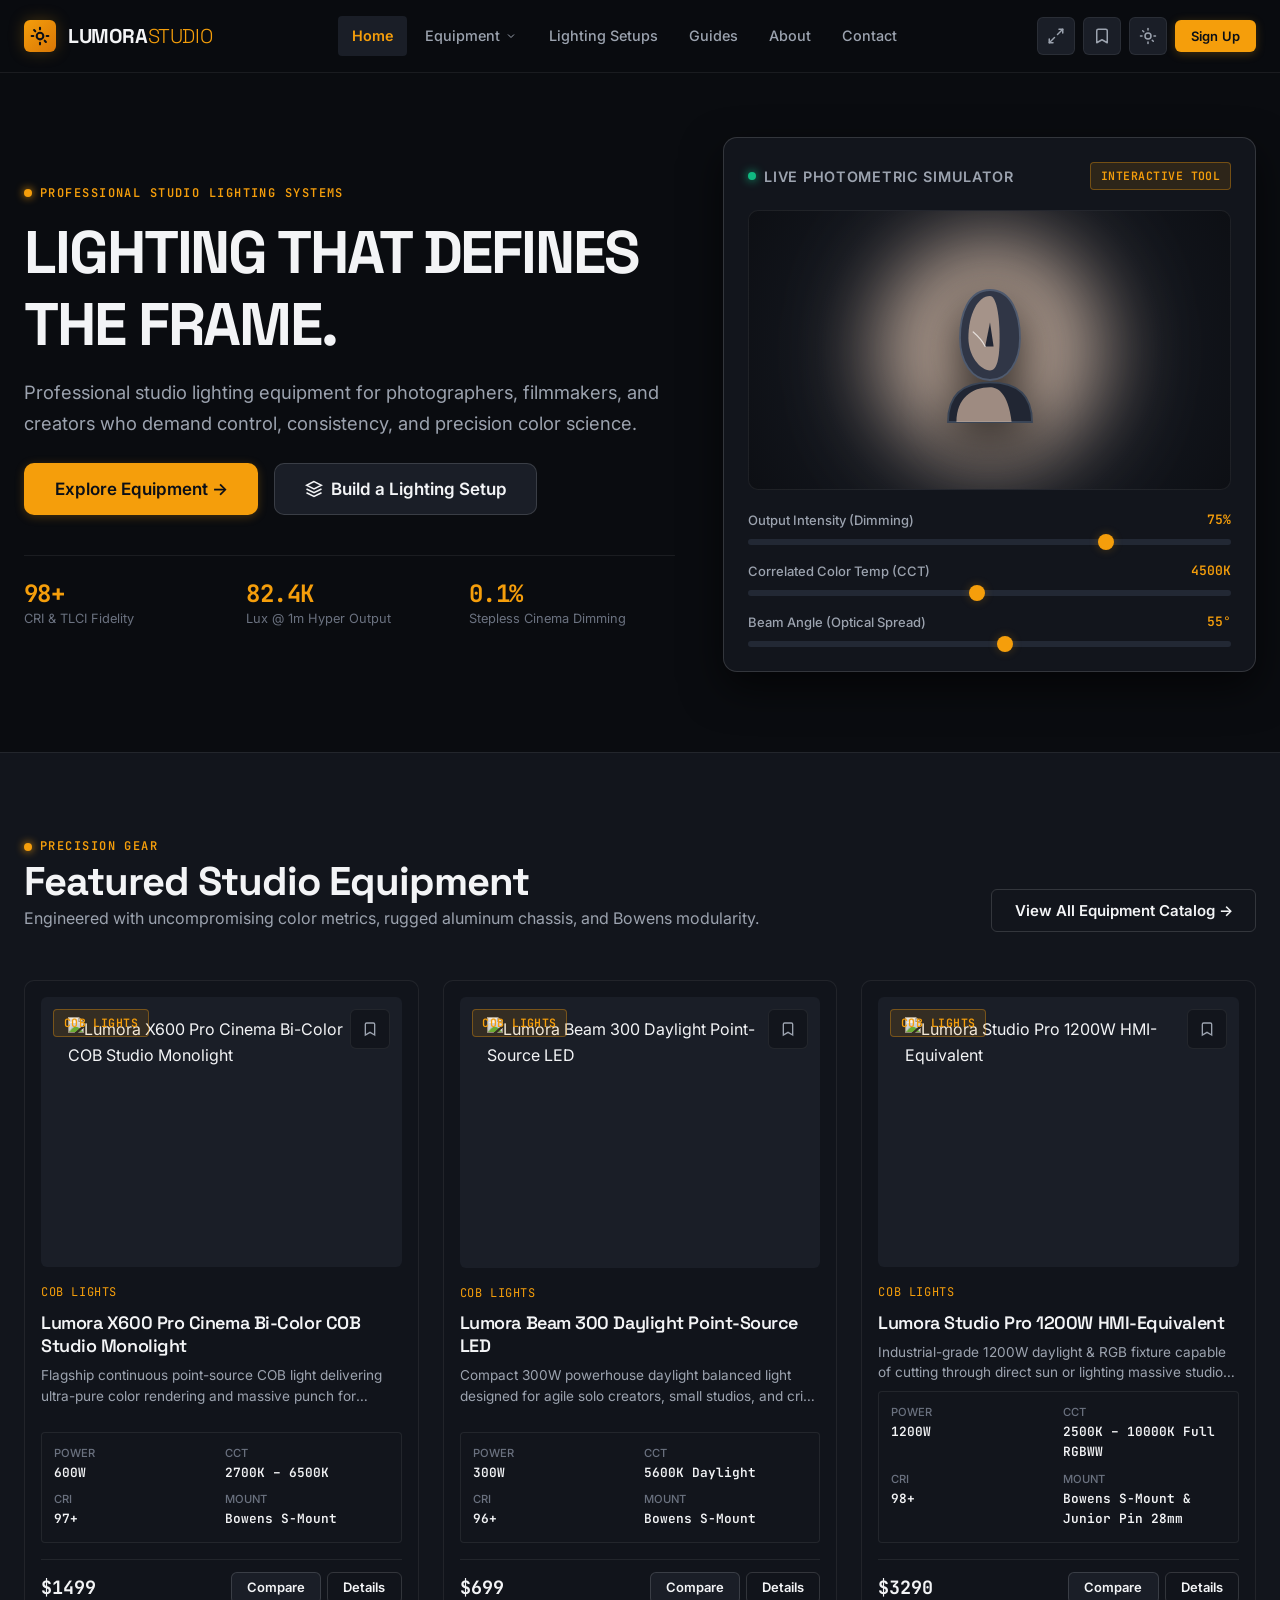
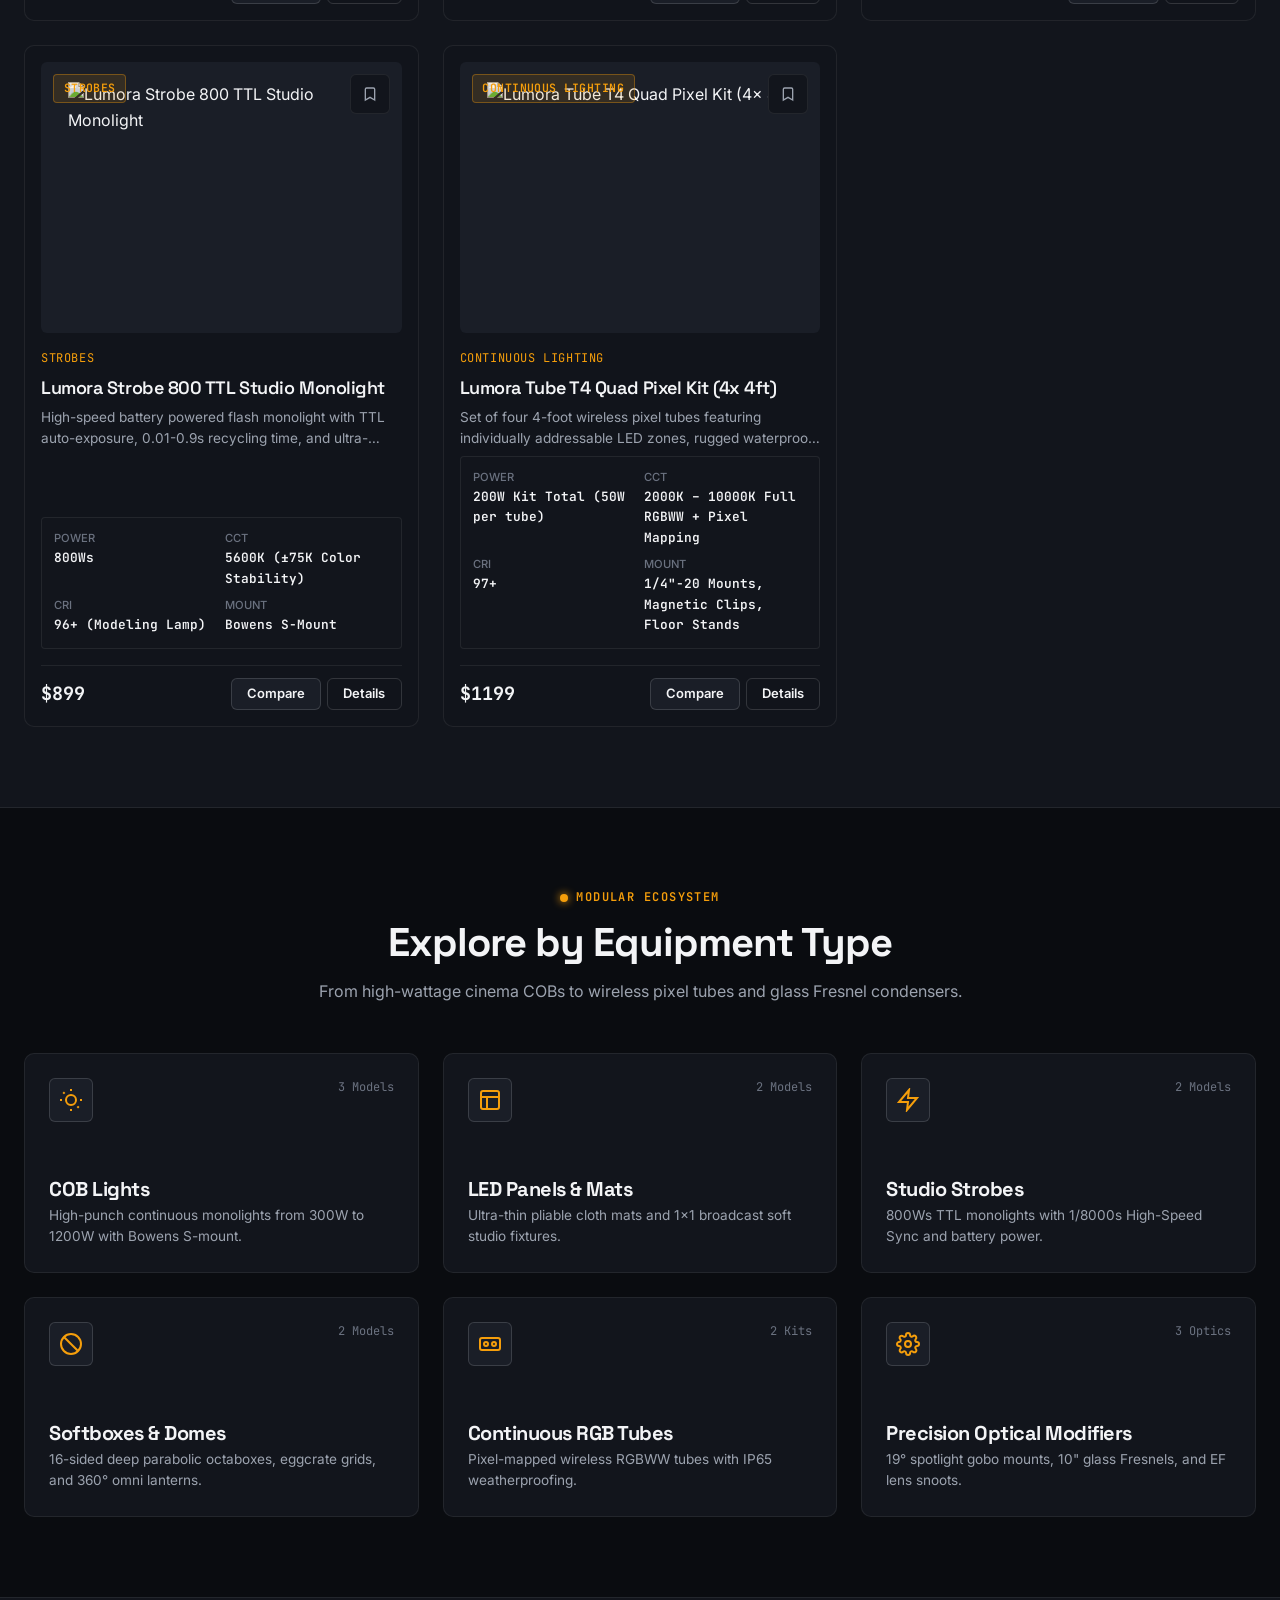
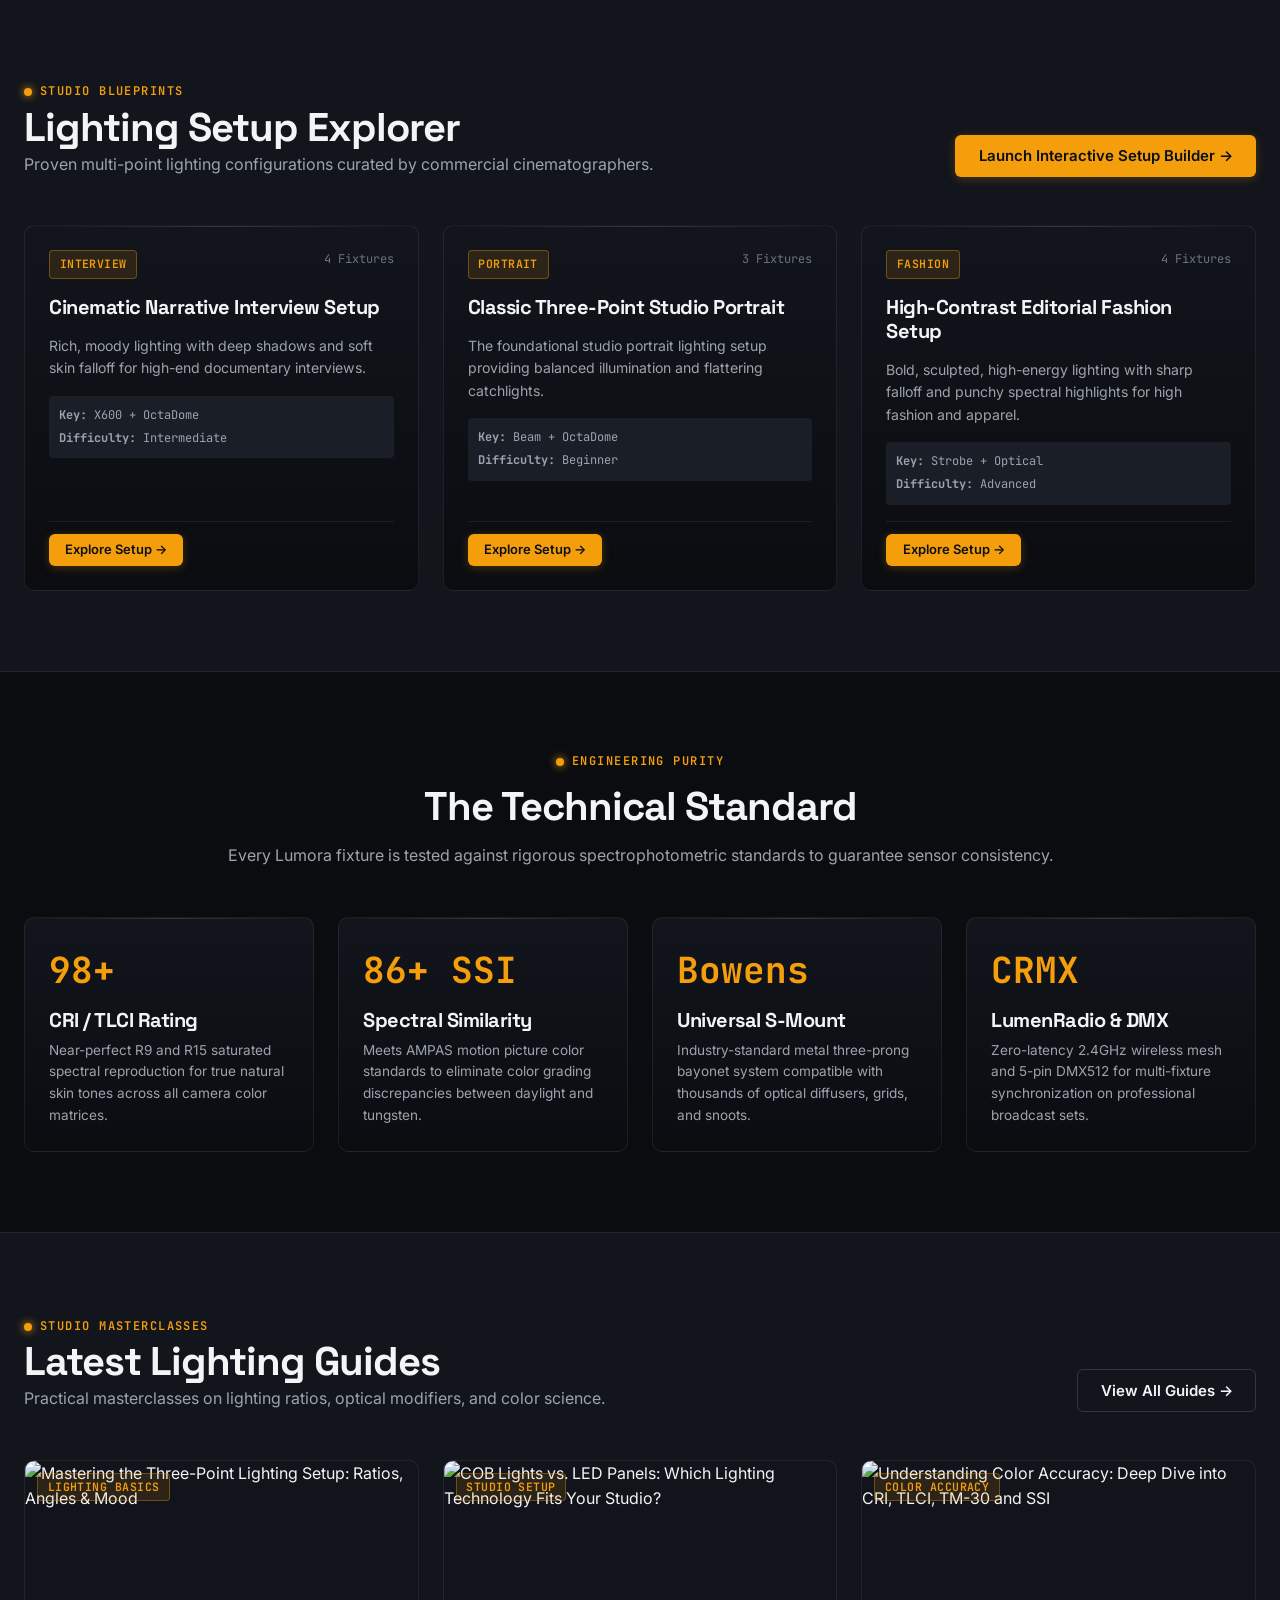
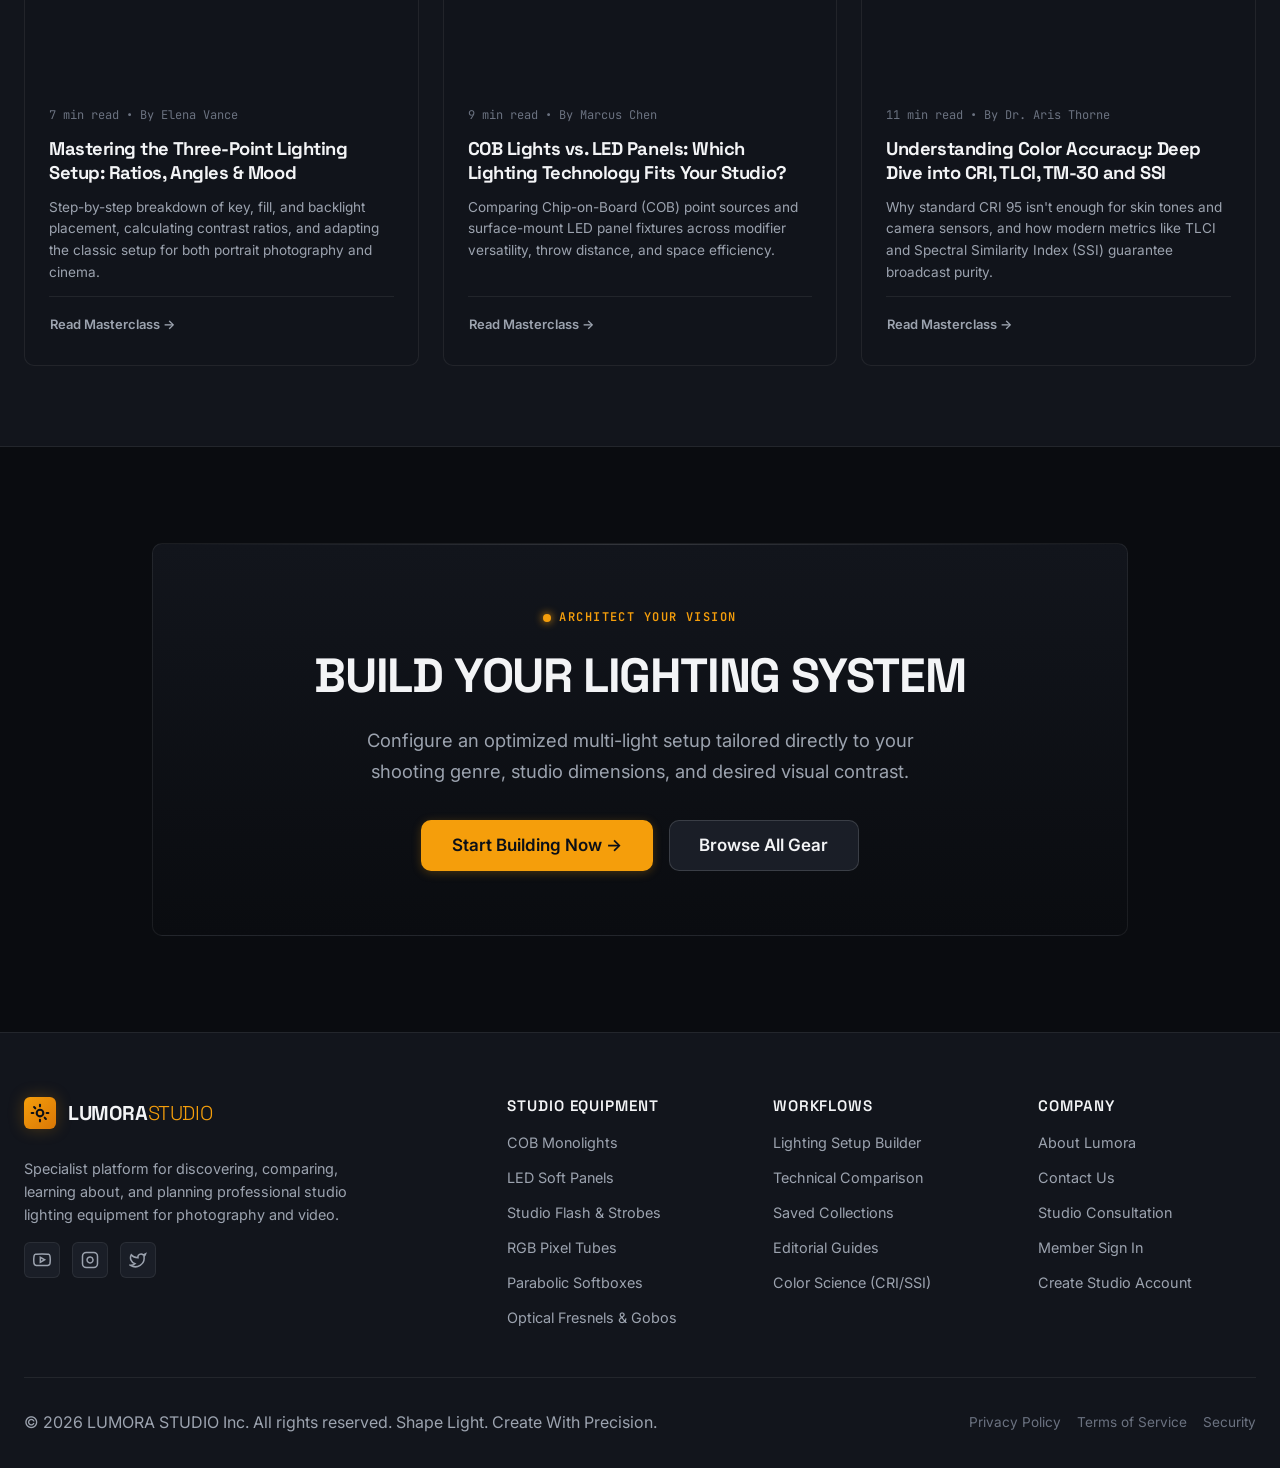
==== commit 128956fc: "Your commit message" ====
--- a/index.html
+++ b/index.html
@@ -10,6 +10,9 @@
   <meta property="og:title" content="LUMORA STUDIO — Professional Studio Lighting Equipment">
   <meta property="og:description" content="Discover, compare, and build professional studio lighting systems with precision color science and Bowens modularity.">
   <meta property="og:type" content="website">
+  
+  <!-- Favicon -->
+  <link rel="icon" type="image/svg+xml" href="assets/images/favicon.svg">
   
   <!-- Styles -->
   <link rel="stylesheet" href="assets/css/style.css">
@@ -125,54 +128,50 @@
           <a href="setup-builder.html" class="nav-link">Lighting Setups</a>
         </div>
         <div class="nav-item">
-          <a href="compare.html" class="nav-link">
-            Compare
-            <span class="nav-badge-count compare-count-badge" style="display: none;">0</span>
-          </a>
-        </div>
-        <div class="nav-item">
           <a href="guides.html" class="nav-link">Guides</a>
-        </div>
-        <div class="nav-item">
-          <a href="saved.html" class="nav-link">
-            Saved
-            <span class="nav-badge-count saved-count-badge" style="display: none;">0</span>
-          </a>
         </div>
         <div class="nav-item">
           <a href="about.html" class="nav-link">About</a>
+        </div>
+        <div class="nav-item">
+          <a href="contact.html" class="nav-link">Contact</a>
         </div>
       </nav>
 
       <!-- Right Navbar Actions -->
       <div class="navbar-actions">
         
-        <!-- Search Trigger -->
-        <button type="button" class="search-trigger-btn" aria-label="Search studio equipment">
-          <svg width="16" height="16" viewBox="0 0 24 24" fill="none" stroke="currentColor" stroke-width="2"><circle cx="11" cy="11" r="8"/><line x1="21" y1="21" x2="16.65" y2="16.65"/></svg>
-          <span>Search</span>
-          <kbd class="search-kbd">⌘K</kbd>
+        <!-- Compare Icon Button -->
+        <a href="compare.html" class="nav-icon-btn" aria-label="Compare Equipment" title="Compare Equipment">
+          <svg width="18" height="18" viewBox="0 0 24 24" fill="none" stroke="currentColor" stroke-width="2" stroke-linecap="round" stroke-linejoin="round">
+            <path d="M16 3h5v5"/><path d="M8 21H3v-5"/><path d="M21 3l-7 7"/><path d="M3 21l7-7"/>
+          </svg>
+          <span class="nav-badge-count compare-count-badge" style="display: none;">0</span>
+        </a>
+
+        <!-- Saved Icon Button -->
+        <a href="saved.html" class="nav-icon-btn" aria-label="Saved Equipment & Blueprints" title="Saved Collection">
+          <svg width="18" height="18" viewBox="0 0 24 24" fill="none" stroke="currentColor" stroke-width="2" stroke-linecap="round" stroke-linejoin="round">
+            <path d="m19 21-7-4-7 4V5a2 2 0 0 1 2-2h10a2 2 0 0 1 2 2v16z"/>
+          </svg>
+          <span class="nav-badge-count saved-count-badge" style="display: none;">0</span>
+        </a>
+
+        <!-- Theme Switcher -->
+        <button type="button" class="theme-toggle-btn" aria-label="Toggle light/dark theme" title="Toggle Theme">
+          <svg width="18" height="18" viewBox="0 0 24 24" fill="none" stroke="currentColor" stroke-width="2" stroke-linecap="round" stroke-linejoin="round">
+            <circle cx="12" cy="12" r="4"/><path d="M12 2v2"/><path d="M12 20v2"/><path d="m4.93 4.93 1.41 1.41"/><path d="m17.66 17.66 1.41 1.41"/><path d="M2 12h2"/><path d="M20 12h2"/>
+          </svg>
         </button>
 
-        <!-- Theme Switcher -->
-        <button type="button" class="theme-toggle-btn" aria-label="Toggle light/dark theme">
-          <svg width="18" height="18" viewBox="0 0 24 24" fill="none" stroke="currentColor" stroke-width="2"><circle cx="12" cy="12" r="4"/><path d="M12 2v2"/><path d="M12 20v2"/><path d="m4.93 4.93 1.41 1.41"/><path d="m17.66 17.66 1.41 1.41"/><path d="M2 12h2"/><path d="M20 12h2"/></svg>
-        </button>
-
-        <!-- Auth State Container -->
-        <div class="user-nav-auth">
-          <a href="login.html" class="btn btn-ghost btn-sm">Login</a>
-          <a href="signup.html" class="btn btn-outline btn-sm">Sign Up</a>
-        </div>
-
-        <!-- Primary CTA -->
-        <a href="setup-builder.html" class="btn btn-primary btn-sm" style="display: inline-flex;">
-          Build a Setup
-        </a>
+        <!-- Sign Up Button -->
+        <a href="signup.html" class="btn btn-primary btn-sm nav-signup-btn">Sign Up</a>
 
         <!-- Mobile Hamburger Toggle -->
         <button type="button" class="mobile-nav-toggle" aria-label="Open mobile navigation menu">
-          <svg width="22" height="22" viewBox="0 0 24 24" fill="none" stroke="currentColor" stroke-width="2"><line x1="3" y1="12" x2="21" y2="12"/><line x1="3" y1="6" x2="21" y2="6"/><line x1="3" y1="18" x2="21" y2="18"/></svg>
+          <svg width="22" height="22" viewBox="0 0 24 24" fill="none" stroke="currentColor" stroke-width="2">
+            <line x1="3" y1="12" x2="21" y2="12"/><line x1="3" y1="6" x2="21" y2="6"/><line x1="3" y1="18" x2="21" y2="18"/>
+          </svg>
         </button>
       </div>
     </div>
@@ -184,13 +183,16 @@
     <div class="mobile-drawer-header">
       <div class="brand-logo">
         <span class="brand-icon">
-          <svg width="18" height="18" viewBox="0 0 24 24" fill="none" stroke="currentColor" stroke-width="2.5"><circle cx="12" cy="12" r="4"/><path d="M12 2v2"/><path d="M12 20v2"/><path d="M2 12h2"/><path d="M20 12h2"/></svg>
+          <svg width="20" height="20" viewBox="0 0 24 24" fill="none" stroke="currentColor" stroke-width="2.5" stroke-linecap="round" stroke-linejoin="round">
+            <circle cx="12" cy="12" r="4"/><path d="M12 2v2"/><path d="M12 20v2"/><path d="m4.93 4.93 1.41 1.41"/><path d="m17.66 17.66 1.41 1.41"/><path d="M2 12h2"/><path d="M20 12h2"/>
+          </svg>
         </span>
-        <span>LUMORA STUDIO</span>
+        <span>LUMORA<span style="color: var(--accent); font-weight: 300;">STUDIO</span></span>
       </div>
       <button type="button" class="btn-icon" id="mobile-drawer-close" aria-label="Close menu">✕</button>
     </div>
 
+    <!-- Same Menus as Navbar -->
     <div class="mobile-drawer-links">
       <a href="index.html" class="mobile-nav-link active">Home</a>
       
@@ -210,24 +212,33 @@
       </div>
 
       <a href="setup-builder.html" class="mobile-nav-link">Lighting Setups</a>
-      <a href="compare.html" class="mobile-nav-link">
-        <span>Compare</span>
-        <span class="badge badge-accent compare-count-badge" style="display: none;">0</span>
-      </a>
       <a href="guides.html" class="mobile-nav-link">Guides</a>
-      <a href="saved.html" class="mobile-nav-link">
-        <span>Saved Collection</span>
-        <span class="badge badge-accent saved-count-badge" style="display: none;">0</span>
-      </a>
-      <a href="about.html" class="mobile-nav-link">About Lumora</a>
-      <a href="contact.html" class="mobile-nav-link">Contact & Support</a>
+      <a href="about.html" class="mobile-nav-link">About</a>
+      <a href="contact.html" class="mobile-nav-link">Contact</a>
     </div>
 
-    <div class="mobile-drawer-footer" id="mobile-drawer-auth">
-      <div style="display: grid; grid-template-columns: 1fr 1fr; gap: 8px;">
-        <a href="login.html" class="btn btn-secondary btn-sm" style="text-align: center;">Login</a>
-        <a href="signup.html" class="btn btn-primary btn-sm" style="text-align: center;">Sign Up</a>
-      </div>
+    <!-- Same Buttons Moved into Mobile Drawer -->
+    <div class="mobile-drawer-footer">
+      <div class="mobile-drawer-icon-row">
+        <a href="compare.html" class="nav-icon-btn" aria-label="Compare Equipment" title="Compare Equipment">
+          <svg width="18" height="18" viewBox="0 0 24 24" fill="none" stroke="currentColor" stroke-width="2" stroke-linecap="round" stroke-linejoin="round">
+            <path d="M16 3h5v5"/><path d="M8 21H3v-5"/><path d="M21 3l-7 7"/><path d="M3 21l7-7"/>
+          </svg>
+          <span class="nav-badge-count compare-count-badge" style="display: none;">0</span>
+        </a>
+        <a href="saved.html" class="nav-icon-btn" aria-label="Saved Equipment & Blueprints" title="Saved Collection">
+          <svg width="18" height="18" viewBox="0 0 24 24" fill="none" stroke="currentColor" stroke-width="2" stroke-linecap="round" stroke-linejoin="round">
+            <path d="m19 21-7-4-7 4V5a2 2 0 0 1 2-2h10a2 2 0 0 1 2 2v16z"/>
+          </svg>
+          <span class="nav-badge-count saved-count-badge" style="display: none;">0</span>
+        </a>
+        <button type="button" class="theme-toggle-btn" aria-label="Toggle light/dark theme" title="Toggle Theme">
+          <svg width="18" height="18" viewBox="0 0 24 24" fill="none" stroke="currentColor" stroke-width="2" stroke-linecap="round" stroke-linejoin="round">
+            <circle cx="12" cy="12" r="4"/><path d="M12 2v2"/><path d="M12 20v2"/><path d="m4.93 4.93 1.41 1.41"/><path d="m17.66 17.66 1.41 1.41"/><path d="M2 12h2"/><path d="M20 12h2"/>
+          </svg>
+        </button>
+      </div>
+      <a href="signup.html" class="btn btn-primary" style="width: 100%; text-align: center; justify-content: center;">Sign Up</a>
     </div>
   </aside>
 
@@ -593,13 +604,21 @@
         
         <!-- Brand Info -->
         <div class="footer-brand">
-          <div class="footer-logo">
-            <span class="footer-logo-mark">
-              <svg width="18" height="18" viewBox="0 0 24 24" fill="none" stroke="currentColor" stroke-width="2.5"><circle cx="12" cy="12" r="4"/><path d="M12 2v2"/><path d="M12 20v2"/><path d="M2 12h2"/><path d="M20 12h2"/></svg>
+          <a href="index.html" class="brand-logo" aria-label="LUMORA STUDIO Home">
+            <span class="brand-icon">
+              <svg width="20" height="20" viewBox="0 0 24 24" fill="none" stroke="currentColor" stroke-width="2.5" stroke-linecap="round" stroke-linejoin="round">
+                <circle cx="12" cy="12" r="4"/>
+                <path d="M12 2v2"/>
+                <path d="M12 20v2"/>
+                <path d="m4.93 4.93 1.41 1.41"/>
+                <path d="m17.66 17.66 1.41 1.41"/>
+                <path d="M2 12h2"/>
+                <path d="M20 12h2"/>
+              </svg>
             </span>
-            <span>LUMORA STUDIO</span>
-          </div>
-          <p style="font-size: 0.9rem; color: var(--text-secondary); line-height: 1.6;">
+            <span>LUMORA<span style="color: var(--accent); font-weight: 300;">STUDIO</span></span>
+          </a>
+          <p style="font-size: 0.9rem; color: var(--text-secondary); line-height: 1.6; margin-top: var(--space-3);">
             Specialist platform for discovering, comparing, learning about, and planning professional studio lighting equipment for photography and video.
           </p>
           <div class="footer-socials">
@@ -639,8 +658,8 @@
           <h4 class="footer-col-title">Company</h4>
           <div class="footer-links">
             <a href="about.html">About Lumora</a>
+            <a href="contact.html">Contact Us</a>
             <a href="contact.html">Studio Consultation</a>
-            <a href="contact.html">Support & Service</a>
             <a href="login.html">Member Sign In</a>
             <a href="signup.html">Create Studio Account</a>
           </div>
--- a/assets/css/style.css
+++ b/assets/css/style.css
@@ -313,13 +313,14 @@
 }
 
 .grid {
+  --grid-gap: var(--space-6);
   display: grid;
-  gap: var(--space-6);
-}
-
-.grid-2 { grid-template-columns: repeat(2, minmax(0, 1fr)); }
-.grid-3 { grid-template-columns: repeat(3, minmax(0, 1fr)); }
-.grid-4 { grid-template-columns: repeat(4, minmax(0, 1fr)); }
+  gap: var(--grid-gap);
+}
+
+.grid-2 { grid-template-columns: repeat(2, minmax(0, 1fr)); --grid-gap: var(--space-6); }
+.grid-3 { grid-template-columns: repeat(3, minmax(0, 1fr)); --grid-gap: var(--space-6); }
+.grid-4 { grid-template-columns: repeat(4, minmax(0, 1fr)); --grid-gap: var(--space-6); }
 
 .flex { display: flex; }
 .flex-col { flex-direction: column; }
--- a/assets/css/components.css
+++ b/assets/css/components.css
@@ -232,28 +232,112 @@
   color: var(--text-secondary);
 }
 
+.nav-icon-btn,
 .theme-toggle-btn {
+  position: relative;
   width: 38px;
   height: 38px;
   border-radius: var(--radius-sm);
-  display: flex;
+  display: inline-flex;
   align-items: center;
   justify-content: center;
   color: var(--text-secondary);
   background-color: var(--bg-tertiary);
   border: 1px solid var(--border-subtle);
   transition: all var(--transition-fast);
-}
-
+  text-decoration: none;
+  cursor: pointer;
+}
+
+.nav-icon-btn:hover,
 .theme-toggle-btn:hover {
   color: var(--text-primary);
   border-color: var(--border-medium);
+  background-color: var(--bg-elevated);
+}
+
+.nav-icon-btn .nav-badge-count {
+  position: absolute;
+  top: -5px;
+  right: -5px;
+  margin-left: 0;
+  box-shadow: 0 0 0 2px var(--bg-primary);
 }
 
 .user-nav-auth {
   display: flex;
   align-items: center;
   gap: var(--space-2);
+}
+
+.nav-signup-btn {
+  font-weight: 600;
+  letter-spacing: 0.01em;
+}
+
+/* Auth Pages Dedicated Elements */
+.auth-top-bar {
+  position: fixed;
+  top: var(--space-4);
+  right: var(--space-4);
+  z-index: 100;
+  display: flex;
+  align-items: center;
+  gap: var(--space-2);
+}
+
+.auth-options-row {
+  display: flex !important;
+  justify-content: space-between !important;
+  align-items: center !important;
+  width: 100% !important;
+  margin-top: 4px;
+  margin-bottom: var(--space-3);
+}
+
+.auth-options-row .form-checkbox {
+  display: inline-flex !important;
+  align-items: center !important;
+  gap: 8px !important;
+  margin-bottom: 0 !important;
+  text-align: left !important;
+}
+
+.auth-options-row .auth-forgot-link {
+  font-size: 0.82rem;
+  color: var(--accent);
+  font-weight: 500;
+  text-align: right !important;
+  margin-left: auto !important;
+  white-space: nowrap !important;
+}
+
+.auth-social-buttons {
+  display: grid;
+  grid-template-columns: 1fr 1fr;
+  gap: var(--space-3);
+}
+
+.auth-social-btn {
+  display: inline-flex;
+  align-items: center;
+  justify-content: center;
+  gap: 8px;
+  padding: 0.65rem 1rem;
+  background-color: var(--bg-tertiary);
+  border: 1px solid var(--border-subtle);
+  border-radius: var(--radius-sm);
+  color: var(--text-primary);
+  font-size: 0.88rem;
+  font-weight: 500;
+  cursor: pointer;
+  transition: all var(--transition-fast);
+}
+
+.auth-social-btn:hover {
+  background-color: var(--bg-elevated);
+  border-color: var(--border-medium);
+  transform: translateY(-1px);
 }
 
 /* Mobile Hamburger */
@@ -267,6 +351,48 @@
   color: var(--text-primary);
   background-color: var(--bg-tertiary);
   border: 1px solid var(--border-subtle);
+}
+
+.mobile-drawer-icon-row {
+  display: grid;
+  grid-template-columns: 1fr 1fr 1fr;
+  gap: var(--space-2);
+  margin-bottom: var(--space-2);
+}
+
+.mobile-drawer-icon-row .nav-icon-btn,
+.mobile-drawer-icon-row .theme-toggle-btn {
+  width: 100%;
+  height: 42px;
+  display: flex;
+  align-items: center;
+  justify-content: center;
+  position: relative;
+}
+
+/* Hero Center Utility */
+.hero-header-center {
+  text-align: center;
+  max-width: 780px;
+  margin-inline: auto;
+  margin-bottom: var(--space-8);
+  display: flex;
+  flex-direction: column;
+  align-items: center;
+}
+
+.hero-header-center .eyebrow {
+  justify-content: center;
+}
+
+.hero-header-center h1 {
+  margin-top: 4px;
+  margin-bottom: 8px;
+}
+
+.hero-header-center .lead {
+  max-width: 680px;
+  margin-inline: auto;
 }
 
 /* ==========================================================================
@@ -784,7 +910,7 @@
   position: fixed;
   bottom: var(--space-6);
   left: 50%;
-  transform: translateX(-50%) translateY(120%);
+  transform: translateX(-50%) translateY(150%);
   width: min(92vw, 760px);
   background-color: var(--bg-glass);
   backdrop-filter: blur(16px);
@@ -793,14 +919,19 @@
   padding: var(--space-4) var(--space-6);
   box-shadow: var(--shadow-lg), 0 0 20px rgba(0, 0, 0, 0.4);
   z-index: 1500;
-  display: flex;
+  display: none;
   align-items: center;
   justify-content: space-between;
   gap: var(--space-4);
-  transition: transform var(--transition-normal);
+  opacity: 0;
+  pointer-events: none;
+  transition: transform var(--transition-normal), opacity var(--transition-normal);
 }
 
 .comparison-tray.visible {
+  display: flex;
+  opacity: 1;
+  pointer-events: auto;
   transform: translateX(-50%) translateY(0);
 }
 
--- a/assets/css/responsive.css
+++ b/assets/css/responsive.css
@@ -11,8 +11,12 @@
     display: none; /* Offloaded to mobile drawer */
   }
 
+  .navbar-actions > *:not(.mobile-nav-toggle) {
+    display: none !important; /* All header buttons moved into mobile menu drawer */
+  }
+
   .mobile-nav-toggle {
-    display: flex;
+    display: flex !important;
   }
 
   .footer-top {
@@ -25,12 +29,33 @@
     gap: var(--space-8);
   }
 
-  .grid-4 {
-    grid-template-columns: repeat(2, minmax(0, 1fr));
-  }
-
-  .grid-3 {
-    grid-template-columns: repeat(2, minmax(0, 1fr));
+  .grid-2,
+  .grid-3,
+  .grid-4,
+  #home-featured-grid,
+  #home-setups-grid,
+  #home-guides-grid,
+  #equipment-catalog-grid,
+  #related-equipment-grid,
+  #guides-catalog-grid {
+    grid-template-columns: repeat(2, minmax(0, 1fr)) !important;
+  }
+
+  /* Center the last card if the total count in any section is odd */
+  .grid-2 > *:last-child:nth-child(odd),
+  .grid-3 > *:last-child:nth-child(odd),
+  .grid-4 > *:last-child:nth-child(odd),
+  .grid > *:last-child:nth-child(odd),
+  #home-featured-grid > *:last-child:nth-child(odd),
+  #home-setups-grid > *:last-child:nth-child(odd),
+  #home-guides-grid > *:last-child:nth-child(odd),
+  #equipment-catalog-grid > *:last-child:nth-child(odd),
+  #related-equipment-grid > *:last-child:nth-child(odd),
+  #guides-catalog-grid > *:last-child:nth-child(odd) {
+    grid-column: 1 / -1 !important;
+    justify-self: center !important;
+    width: 100% !important;
+    max-width: calc(50% - (var(--grid-gap, var(--space-6, 1.5rem)) / 2)) !important;
   }
 }
 
@@ -69,18 +94,6 @@
     flex-direction: column;
     gap: var(--space-4);
     text-align: center;
-  }
-
-  .grid-2 {
-    grid-template-columns: 1fr;
-  }
-
-  .grid-3 {
-    grid-template-columns: 1fr;
-  }
-
-  .grid-4 {
-    grid-template-columns: 1fr;
   }
 
   .section-header-split {
@@ -166,6 +179,38 @@
 }
 
 /* --------------------------------------------------------------------------
+   Mobile Phone: Below 640px
+   -------------------------------------------------------------------------- */
+@media (max-width: 640px) {
+  .grid-2,
+  .grid-3,
+  .grid-4,
+  #home-featured-grid,
+  #home-setups-grid,
+  #home-guides-grid,
+  #equipment-catalog-grid,
+  #related-equipment-grid,
+  #guides-catalog-grid {
+    grid-template-columns: 1fr !important;
+  }
+
+  .grid-2 > *:last-child:nth-child(odd),
+  .grid-3 > *:last-child:nth-child(odd),
+  .grid-4 > *:last-child:nth-child(odd),
+  .grid > *:last-child:nth-child(odd),
+  #home-featured-grid > *:last-child:nth-child(odd),
+  #home-setups-grid > *:last-child:nth-child(odd),
+  #home-guides-grid > *:last-child:nth-child(odd),
+  #equipment-catalog-grid > *:last-child:nth-child(odd),
+  #related-equipment-grid > *:last-child:nth-child(odd),
+  #guides-catalog-grid > *:last-child:nth-child(odd) {
+    grid-column: auto !important;
+    max-width: 100% !important;
+    justify-self: stretch !important;
+  }
+}
+
+/* --------------------------------------------------------------------------
    Small Mobile: 320px to 425px
    -------------------------------------------------------------------------- */
 @media (max-width: 480px) {
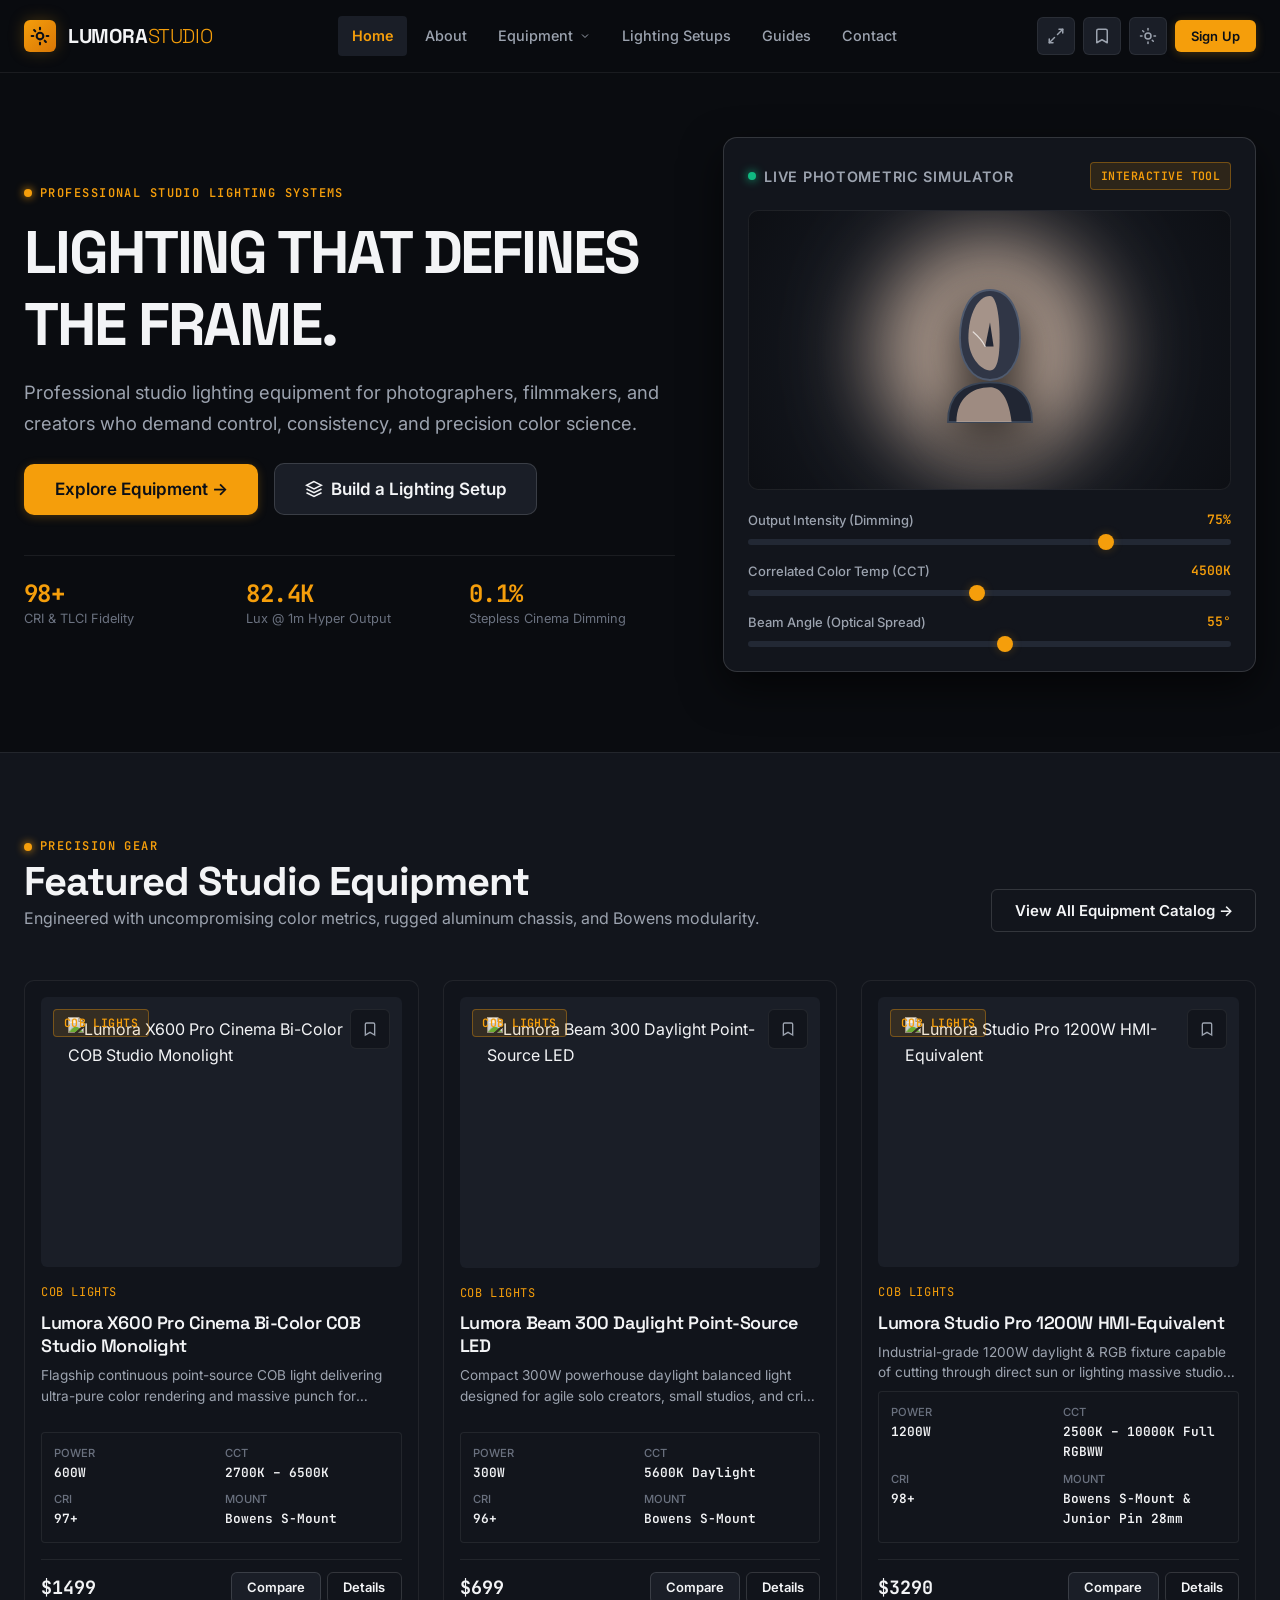
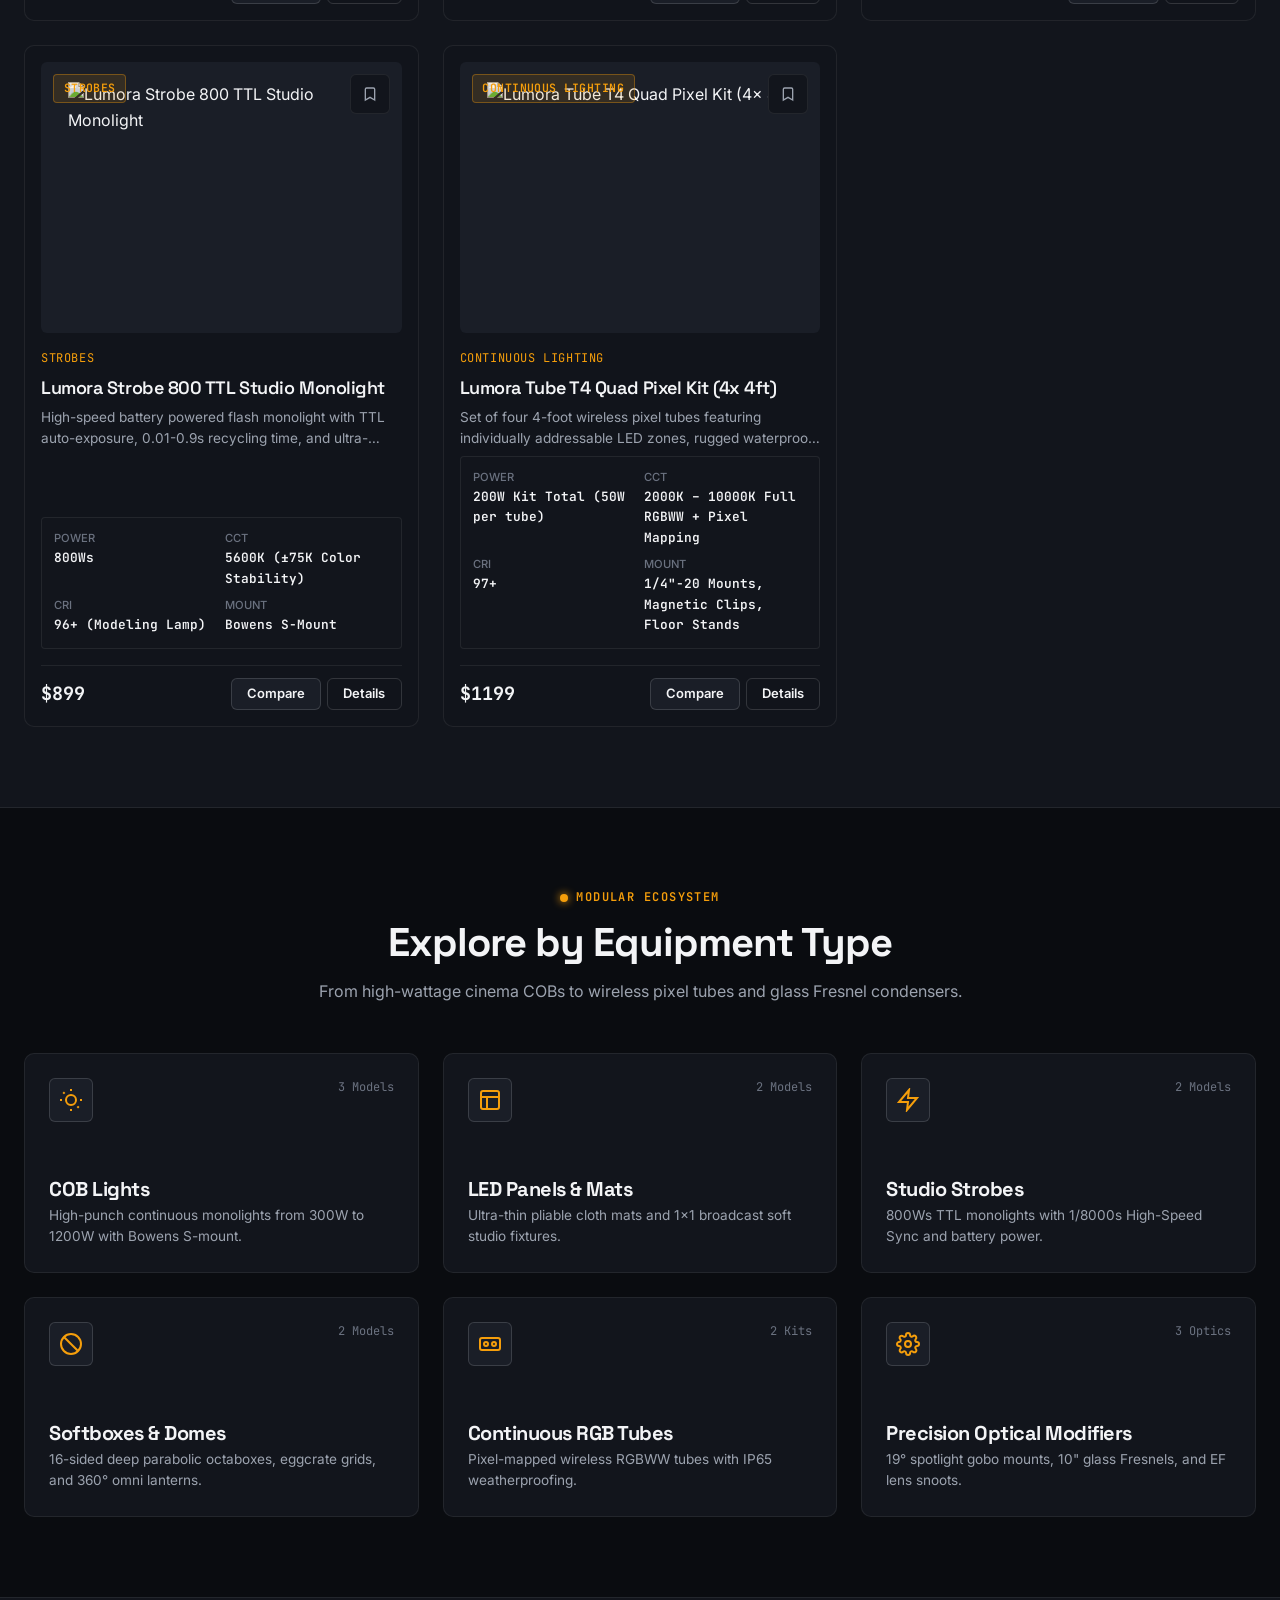
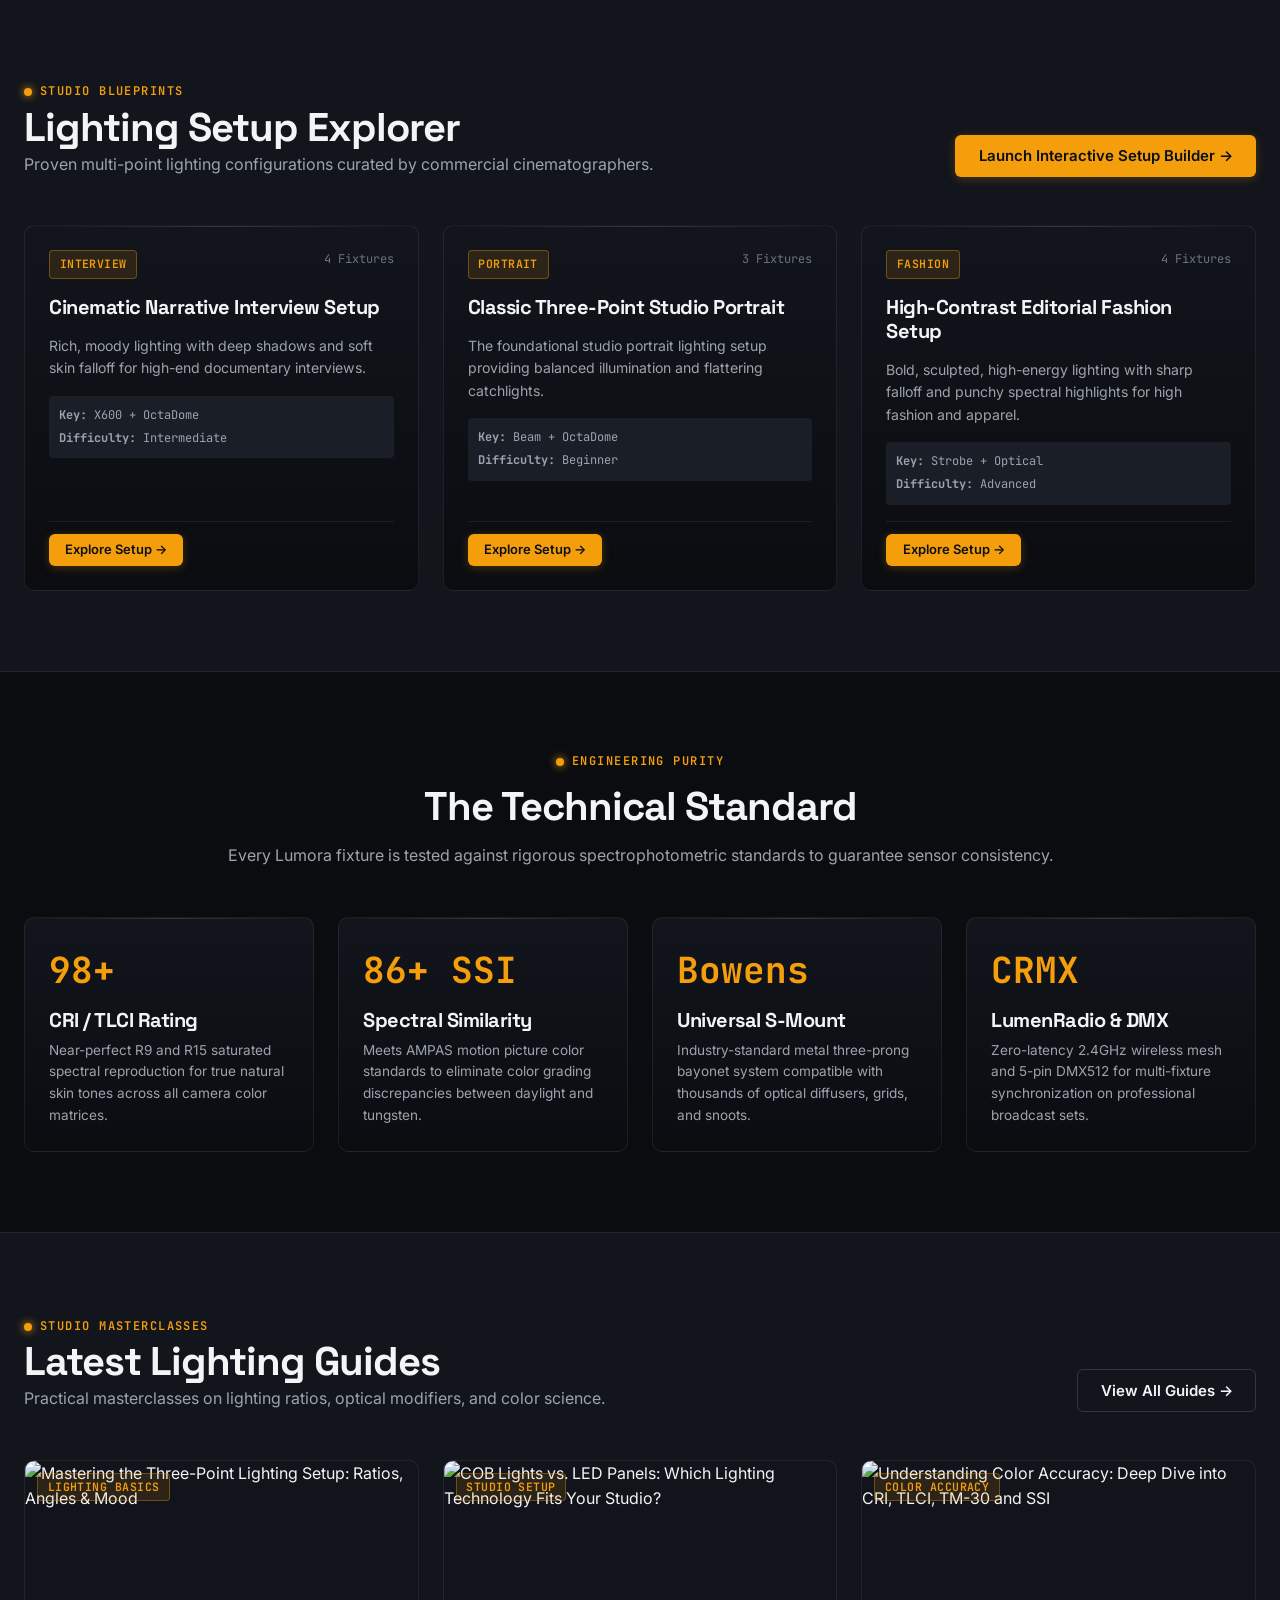
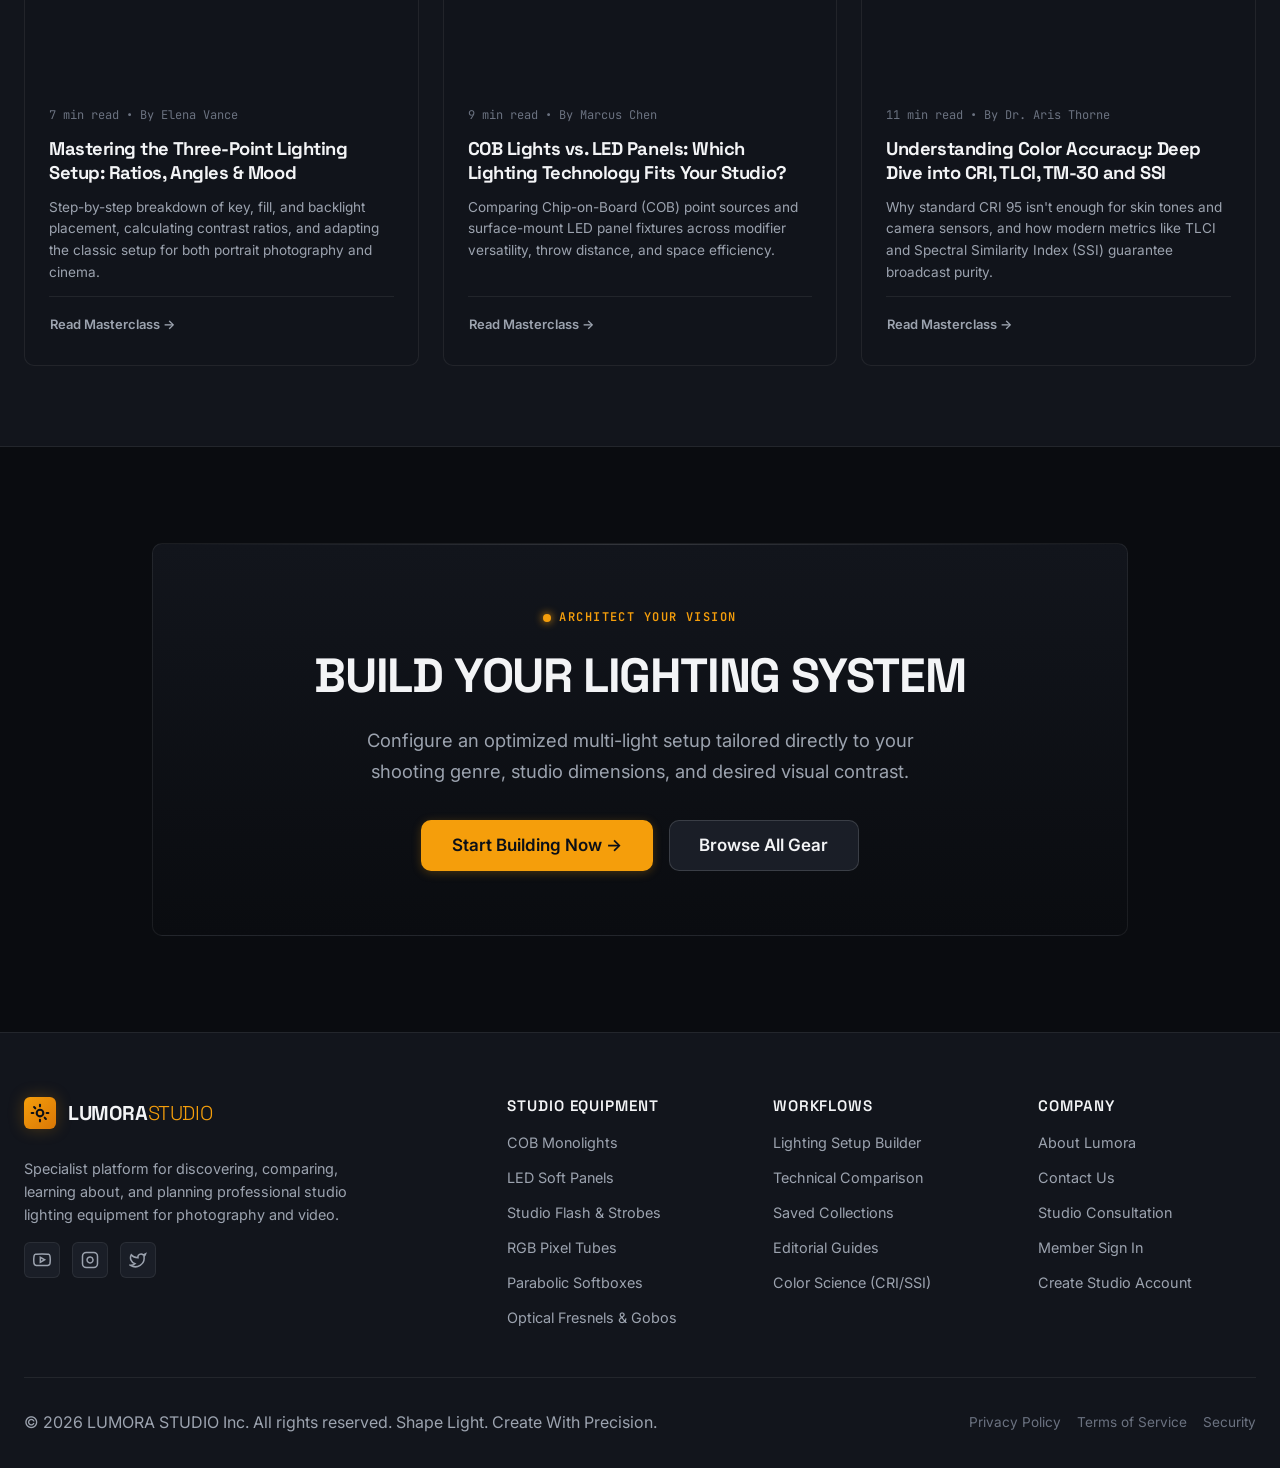
==== commit 7776f98f: "Your commit message" ====
--- a/index.html
+++ b/index.html
@@ -51,6 +51,9 @@
         <div class="nav-item">
           <a href="index.html" class="nav-link active">Home</a>
         </div>
+        <div class="nav-item">
+          <a href="about.html" class="nav-link">About</a>
+        </div>
 
         <!-- Equipment Dropdown Megamenu -->
         <div class="nav-item">
@@ -129,9 +132,6 @@
         </div>
         <div class="nav-item">
           <a href="guides.html" class="nav-link">Guides</a>
-        </div>
-        <div class="nav-item">
-          <a href="about.html" class="nav-link">About</a>
         </div>
         <div class="nav-item">
           <a href="contact.html" class="nav-link">Contact</a>
@@ -195,6 +195,7 @@
     <!-- Same Menus as Navbar -->
     <div class="mobile-drawer-links">
       <a href="index.html" class="mobile-nav-link active">Home</a>
+      <a href="about.html" class="mobile-nav-link">About</a>
       
       <!-- Mobile Accordion for Equipment -->
       <div>
@@ -204,16 +205,17 @@
         </a>
         <div class="mobile-accordion-content" id="mobile-equipment-accordion">
           <a href="equipment.html?category=cob" class="mobile-accordion-link">LED & COB Lights</a>
+          <a href="equipment.html?category=led" class="mobile-accordion-link">LED Panels & Mats</a>
           <a href="equipment.html?category=strobe" class="mobile-accordion-link">Strobes & Monolights</a>
+          <a href="equipment.html?category=continuous" class="mobile-accordion-link">RGB Continuous Tubes</a>
           <a href="equipment.html?category=softboxes" class="mobile-accordion-link">Softboxes & Modifiers</a>
-          <a href="equipment.html?category=continuous" class="mobile-accordion-link">RGB Continuous Tubes</a>
+          <a href="equipment.html?category=modifier" class="mobile-accordion-link">Optical Fresnels & Gobos</a>
           <a href="equipment.html" class="mobile-accordion-link" style="color: var(--accent); font-weight: 600;">All Equipment →</a>
         </div>
       </div>
 
       <a href="setup-builder.html" class="mobile-nav-link">Lighting Setups</a>
       <a href="guides.html" class="mobile-nav-link">Guides</a>
-      <a href="about.html" class="mobile-nav-link">About</a>
       <a href="contact.html" class="mobile-nav-link">Contact</a>
     </div>
 
@@ -262,7 +264,7 @@
               </p>
             </div>
 
-            <div style="display: flex; flex-wrap: wrap; gap: var(--space-4);">
+            <div class="hero-actions" style="display: flex; flex-wrap: wrap; gap: var(--space-4);">
               <a href="equipment.html" class="btn btn-primary btn-lg">
                 Explore Equipment →
               </a>
@@ -582,7 +584,7 @@
           <p class="lead" style="max-width: 580px;">
             Configure an optimized multi-light setup tailored directly to your shooting genre, studio dimensions, and desired visual contrast.
           </p>
-          <div style="display: flex; gap: var(--space-4); margin-top: var(--space-3); flex-wrap: wrap; justify-content: center;">
+          <div class="cta-actions" style="display: flex; gap: var(--space-4); margin-top: var(--space-3); flex-wrap: wrap; justify-content: center;">
             <a href="setup-builder.html" class="btn btn-primary btn-lg">
               Start Building Now →
             </a>
@@ -719,8 +721,10 @@
                 </div>
               </div>
               <div class="product-card-footer">
-                <span class="product-price">$${p.price}</span>
-                <div style="display: flex; gap: 6px;">
+                <div class="product-price-wrapper">
+                  <span class="product-price">$${p.price}</span>
+                </div>
+                <div class="product-card-actions-group">
                   <button type="button" class="btn btn-secondary btn-sm ${inCompare ? 'active' : ''}" data-compare-btn data-id="${p.id}">
                     <span class="btn-text">${inCompare ? 'Comparing' : 'Compare'}</span>
                   </button>
@@ -778,5 +782,12 @@
       }
     });
   </script>
+
+  <!-- Back to Top Floating Button -->
+  <button type="button" class="back-to-top-btn" id="back-to-top-btn" aria-label="Back to top" title="Back to top">
+    <svg width="20" height="20" viewBox="0 0 24 24" fill="none" stroke="currentColor" stroke-width="2.5" stroke-linecap="round" stroke-linejoin="round">
+      <path d="M18 15l-6-6-6 6"/>
+    </svg>
+  </button>
 </body>
 </html>
--- a/assets/css/style.css
+++ b/assets/css/style.css
@@ -168,7 +168,11 @@
 a {
   color: inherit;
   text-decoration: none;
-  transition: color var(--transition-fast), border-color var(--transition-fast);
+  transition: color var(--transition-fast), border-color var(--transition-fast), opacity var(--transition-fast), transform var(--transition-fast);
+}
+
+a:hover {
+  color: var(--accent);
 }
 
 button, input, select, textarea {
--- a/assets/css/components.css
+++ b/assets/css/components.css
@@ -310,6 +310,67 @@
   text-align: right !important;
   margin-left: auto !important;
   white-space: nowrap !important;
+  transition: all var(--transition-fast);
+}
+
+.auth-options-row .auth-forgot-link:hover {
+  color: var(--accent-hover);
+  text-decoration: underline;
+  text-underline-offset: 3px;
+}
+
+.auth-card a {
+  transition: all var(--transition-fast);
+}
+
+.auth-card a:hover {
+  color: var(--accent-hover);
+  text-decoration: underline;
+  text-underline-offset: 3px;
+}
+
+/* Password Input with Visibility Eye Toggle */
+.password-input-group {
+  position: relative;
+  display: flex;
+  align-items: center;
+  width: 100%;
+}
+
+.password-input-group .form-input {
+  width: 100%;
+  padding-right: 2.75rem !important;
+}
+
+.password-toggle-btn {
+  position: absolute;
+  right: 0.75rem;
+  top: 50%;
+  transform: translateY(-50%);
+  display: flex;
+  align-items: center;
+  justify-content: center;
+  width: 32px;
+  height: 32px;
+  padding: 0;
+  color: var(--text-muted);
+  border-radius: var(--radius-xs);
+  transition: color var(--transition-fast), background-color var(--transition-fast), transform var(--transition-fast);
+  background: transparent;
+  border: none;
+  cursor: pointer;
+  z-index: 2;
+}
+
+.password-toggle-btn:hover {
+  color: var(--accent);
+  background-color: var(--bg-tertiary);
+  transform: translateY(-50%) scale(1.05);
+}
+
+.password-toggle-btn:focus-visible {
+  outline: 2px solid var(--accent);
+  outline-offset: 1px;
 }
 
 .auth-social-buttons {
@@ -1275,3 +1336,115 @@
   from { opacity: 0; transform: translateY(6px); }
   to { opacity: 1; transform: translateY(0); }
 }
+
+/* ==========================================================================
+   BACK TO TOP BUTTON
+   ========================================================================== */
+.back-to-top-btn {
+  position: fixed;
+  bottom: 32px;
+  right: 32px;
+  width: 48px;
+  height: 48px;
+  border-radius: var(--radius-full);
+  background-color: var(--bg-elevated);
+  border: 1px solid var(--border-medium);
+  color: var(--text-primary);
+  display: flex;
+  align-items: center;
+  justify-content: center;
+  cursor: pointer;
+  box-shadow: var(--shadow-md);
+  z-index: 990;
+  opacity: 0;
+  visibility: hidden;
+  transform: translateY(16px) scale(0.9);
+  transition: opacity var(--transition-normal), transform var(--transition-normal), background-color var(--transition-fast), color var(--transition-fast), border-color var(--transition-fast), box-shadow var(--transition-fast);
+}
+
+.back-to-top-btn.visible {
+  opacity: 1;
+  visibility: visible;
+  transform: translateY(0) scale(1);
+}
+
+.back-to-top-btn:hover {
+  background-color: var(--accent);
+  color: #0b0f17;
+  border-color: var(--accent);
+  transform: translateY(-4px) scale(1.06);
+  box-shadow: 0 8px 24px var(--amber-glow);
+}
+
+.back-to-top-btn:active {
+  transform: translateY(-1px) scale(0.98);
+}
+
+.back-to-top-btn:focus-visible {
+  outline: 2px solid var(--accent);
+  outline-offset: 3px;
+}
+
+/* Hero and Pre-Footer Actions Classes */
+.hero-actions {
+  display: flex;
+  flex-wrap: wrap;
+  gap: var(--space-4);
+  align-items: center;
+}
+
+.cta-actions {
+  display: flex;
+  flex-wrap: wrap;
+  gap: var(--space-4);
+  align-items: center;
+  justify-content: center;
+  margin-top: var(--space-3);
+}
+
+.product-card-actions-group {
+  display: flex;
+  gap: 6px;
+  align-items: center;
+}
+
+/* Setup Builder Layout & Recommended Gear Grid */
+.setup-builder-grid {
+  display: grid;
+  grid-template-columns: 380px 1fr;
+  gap: var(--space-8);
+  align-items: start;
+  width: 100%;
+  box-sizing: border-box;
+}
+
+.setup-configurator-card {
+  width: 100%;
+  box-sizing: border-box;
+}
+
+.setup-main-content-col {
+  display: flex;
+  flex-direction: column;
+  gap: var(--space-6);
+  width: 100%;
+  min-width: 0;
+  box-sizing: border-box;
+}
+
+.setup-gear-list-grid {
+  display: grid;
+  grid-template-columns: repeat(2, minmax(0, 1fr));
+  gap: var(--space-4);
+  width: 100%;
+  box-sizing: border-box;
+}
+
+.setup-gear-list-grid .card {
+  width: 100%;
+  max-width: 100%;
+  min-width: 0;
+  box-sizing: border-box;
+  overflow: hidden;
+  word-break: break-word;
+}
--- a/assets/css/responsive.css
+++ b/assets/css/responsive.css
@@ -57,6 +57,57 @@
     width: 100% !important;
     max-width: calc(50% - (var(--grid-gap, var(--space-6, 1.5rem)) / 2)) !important;
   }
+
+  /* Lighting Setup Page: Tab View Layout & 1-Card-Per-Row Recommended Gear List */
+  .setup-builder-grid {
+    display: flex !important;
+    flex-direction: column !important;
+    grid-template-columns: 1fr !important;
+    gap: var(--space-6) !important;
+    width: 100% !important;
+    max-width: 100% !important;
+    box-sizing: border-box !important;
+  }
+
+  .setup-builder-grid > *,
+  .setup-configurator-card,
+  .setup-main-content-col {
+    width: 100% !important;
+    max-width: 100% !important;
+    min-width: 0 !important;
+    box-sizing: border-box !important;
+  }
+
+  .setup-gear-list-grid,
+  .setup-builder-grid .setup-gear-list-grid,
+  .setup-builder-grid .grid-2,
+  #setup-gear-list-grid {
+    display: flex !important;
+    flex-direction: column !important;
+    grid-template-columns: 1fr !important;
+    width: 100% !important;
+    max-width: 100% !important;
+    gap: var(--space-4) !important;
+    box-sizing: border-box !important;
+  }
+
+  .setup-gear-list-grid > *,
+  .setup-gear-list-grid .card,
+  .setup-builder-grid .setup-gear-list-grid > *,
+  .setup-builder-grid .setup-gear-list-grid .card,
+  .setup-builder-grid .grid-2 > *,
+  .setup-gear-list-grid > *:last-child:nth-child(odd),
+  .setup-builder-grid .setup-gear-list-grid > *:last-child:nth-child(odd),
+  .setup-builder-grid .grid-2 > *:last-child:nth-child(odd) {
+    grid-column: 1 / -1 !important;
+    width: 100% !important;
+    max-width: 100% !important;
+    min-width: 0 !important;
+    justify-self: stretch !important;
+    box-sizing: border-box !important;
+    margin: 0 !important;
+    display: block !important;
+  }
 }
 
 /* --------------------------------------------------------------------------
@@ -207,6 +258,129 @@
     grid-column: auto !important;
     max-width: 100% !important;
     justify-self: stretch !important;
+    width: 100% !important;
+  }
+
+  /* 1. Hero Section Buttons: Equal Size on Mobile */
+  .hero-actions {
+    display: flex !important;
+    flex-direction: column !important;
+    width: 100% !important;
+    gap: var(--space-3) !important;
+  }
+
+  .hero-actions .btn {
+    width: 100% !important;
+    justify-content: center !important;
+    text-align: center !important;
+    box-sizing: border-box !important;
+  }
+
+  /* 2. Pre-Footer Section Buttons: Equal Size on Mobile */
+  .cta-actions {
+    display: flex !important;
+    flex-direction: column !important;
+    width: 100% !important;
+    gap: var(--space-3) !important;
+  }
+
+  .cta-actions .btn {
+    width: 100% !important;
+    justify-content: center !important;
+    text-align: center !important;
+    box-sizing: border-box !important;
+  }
+
+  /* 4. Equipment Page Product Card Buttons: Same Size & One-by-One */
+  .product-card-footer {
+    flex-direction: column !important;
+    align-items: stretch !important;
+    gap: var(--space-3) !important;
+  }
+
+  .product-card-footer .product-price-wrapper,
+  .product-card-footer > div:first-child {
+    display: flex !important;
+    justify-content: space-between !important;
+    align-items: center !important;
+    width: 100% !important;
+  }
+
+  .product-card-actions-group,
+  .product-card-footer > div:last-child {
+    display: flex !important;
+    flex-direction: column !important;
+    width: 100% !important;
+    gap: var(--space-2) !important;
+  }
+
+  .product-card-footer .btn {
+    width: 100% !important;
+    justify-content: center !important;
+    text-align: center !important;
+    box-sizing: border-box !important;
+    padding: 0.65rem 1rem !important;
+  }
+
+  /* 5. Lighting Setup Page: Cards Cleanly Aligned on Mobile */
+  .setup-builder-grid {
+    display: flex !important;
+    flex-direction: column !important;
+    grid-template-columns: 1fr !important;
+    gap: var(--space-6) !important;
+    width: 100% !important;
+    max-width: 100% !important;
+    box-sizing: border-box !important;
+  }
+
+  .setup-builder-grid > *,
+  .setup-configurator-card,
+  .setup-main-content-col,
+  .setup-builder-grid .card,
+  .setup-builder-grid .card-tech {
+    width: 100% !important;
+    max-width: 100% !important;
+    min-width: 0 !important;
+    box-sizing: border-box !important;
+    justify-self: stretch !important;
+    margin: 0 !important;
+  }
+
+  .setup-gear-list-grid,
+  .setup-builder-grid .setup-gear-list-grid,
+  .setup-builder-grid .grid-2,
+  #setup-gear-list-grid {
+    display: flex !important;
+    flex-direction: column !important;
+    grid-template-columns: 1fr !important;
+    width: 100% !important;
+    max-width: 100% !important;
+    gap: var(--space-4) !important;
+    box-sizing: border-box !important;
+  }
+
+  .setup-gear-list-grid > *,
+  .setup-gear-list-grid .card,
+  .setup-builder-grid .setup-gear-list-grid > *,
+  .setup-builder-grid .setup-gear-list-grid .card,
+  .setup-builder-grid .grid-2 > *,
+  #setup-gear-list-grid > *,
+  #setup-gear-list-grid .card {
+    grid-column: 1 / -1 !important;
+    width: 100% !important;
+    max-width: 100% !important;
+    min-width: 0 !important;
+    justify-self: stretch !important;
+    box-sizing: border-box !important;
+    margin: 0 !important;
+    display: block !important;
+  }
+
+  .back-to-top-btn {
+    bottom: 20px;
+    right: 20px;
+    width: 42px;
+    height: 42px;
   }
 }
 
@@ -253,3 +427,4 @@
     font-size: 0.85rem;
   }
 }
+
